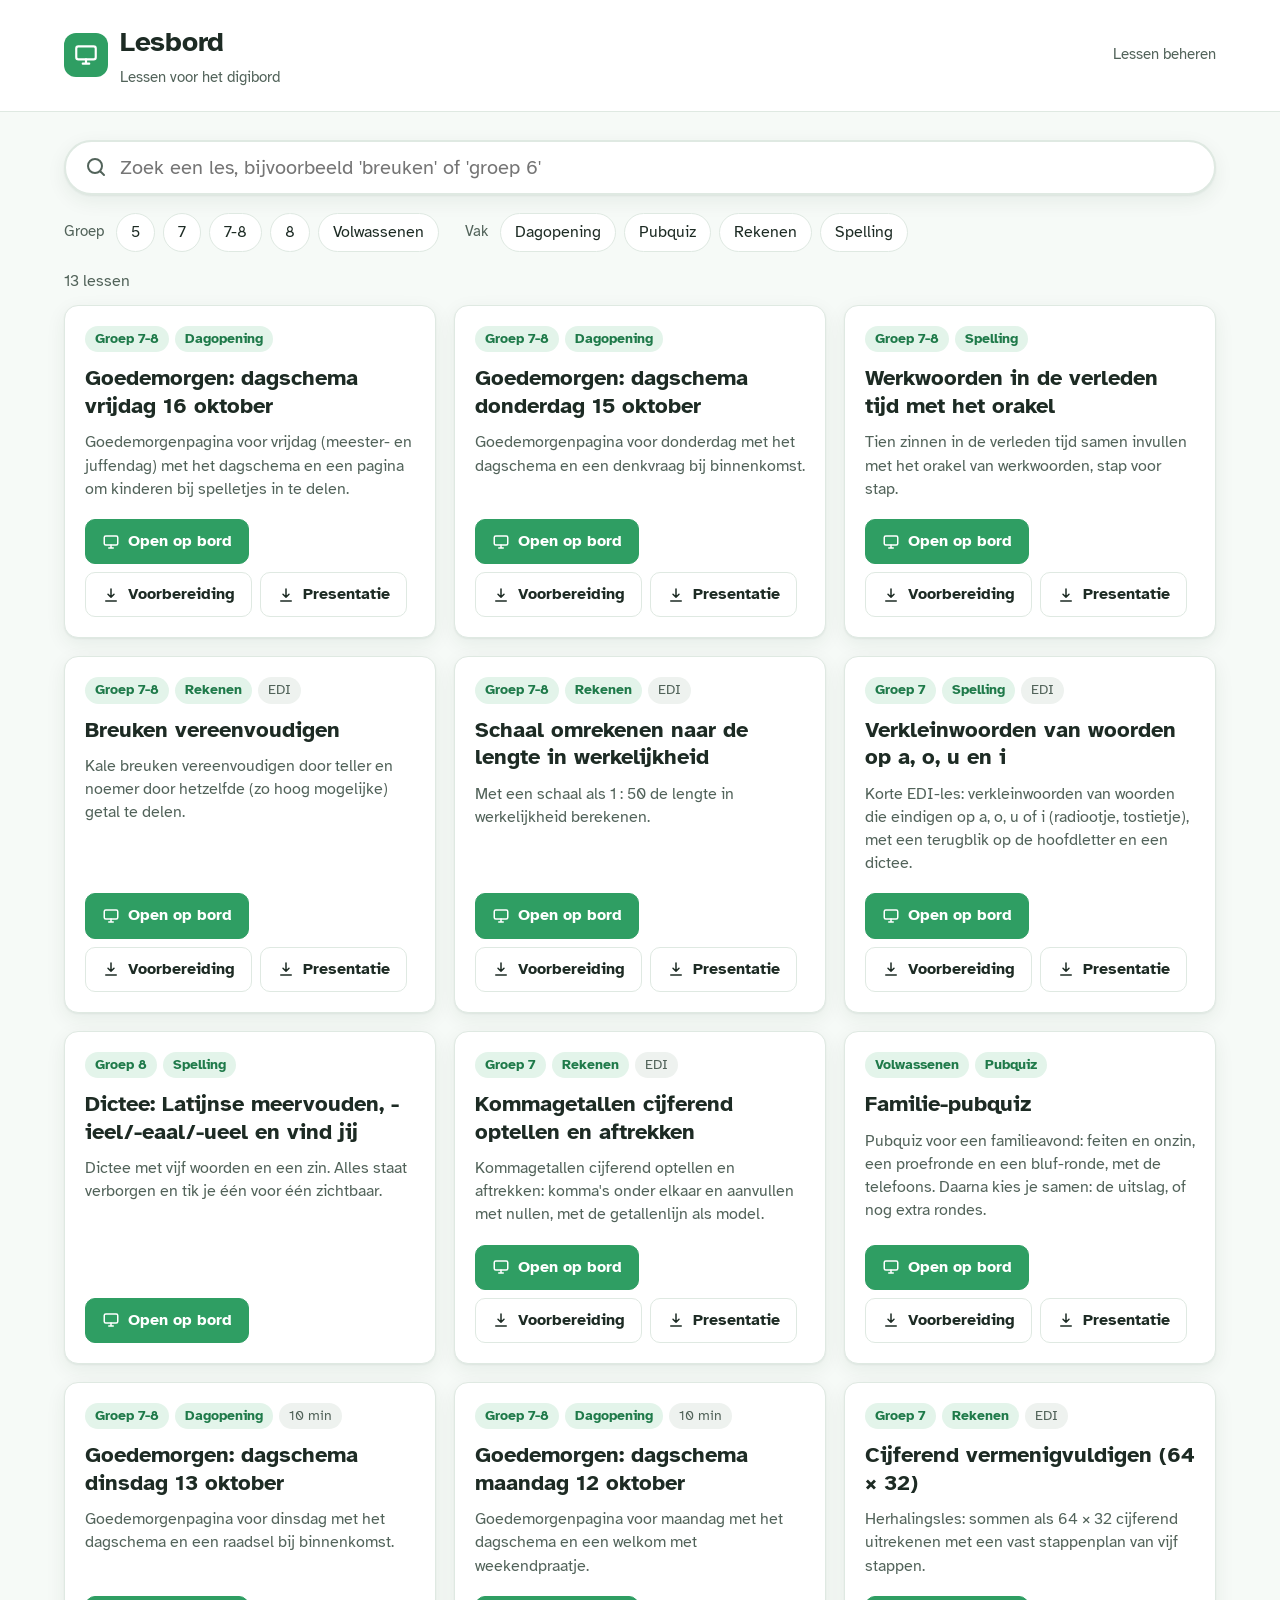
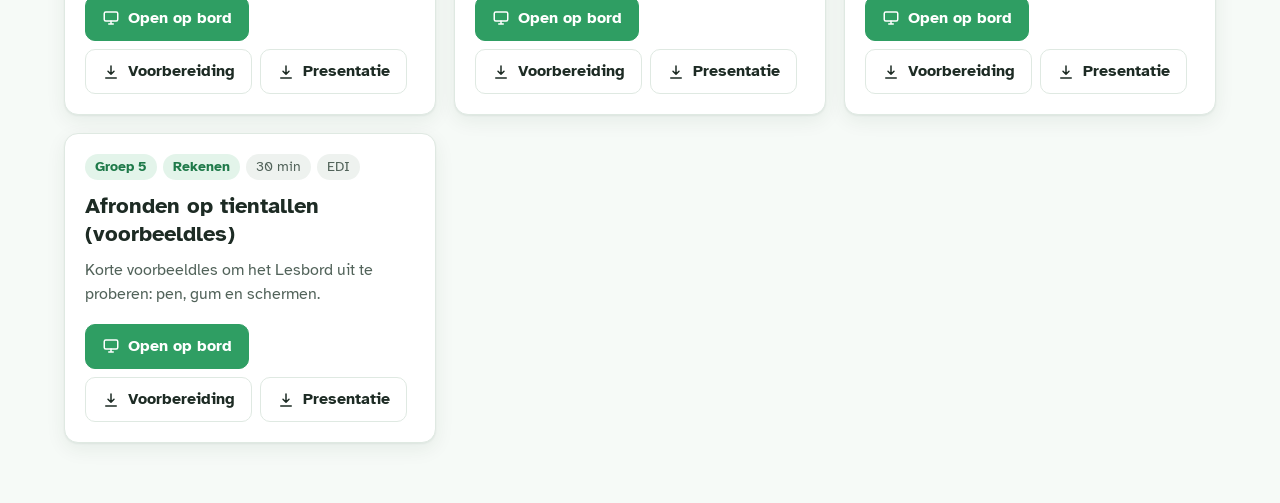
==== index.html @ 826532e4 "Feitenronde met de telefoons: kiezen, wachten, dan punten toekennen Teams kiezen op hun telefoon wel" ====
<!doctype html>
<html lang="nl">
<head>
  <meta charset="utf-8">
  <meta name="viewport" content="width=device-width, initial-scale=1">
  <title>Lesbord</title>
  <meta name="description" content="Lessen om te geven op het digibord, met voorbereiding en presentatie om te downloaden.">
  <link rel="preconnect" href="https://fonts.googleapis.com">
  <link rel="preconnect" href="https://fonts.gstatic.com" crossorigin>
  <link href="https://fonts.googleapis.com/css2?family=Atkinson+Hyperlegible:wght@400;700&display=swap" rel="stylesheet">
  <link rel="stylesheet" href="assets/style.css?v=4cedd9cb">
  <link rel="icon" href="data:image/svg+xml,%3Csvg xmlns='http://www.w3.org/2000/svg' viewBox='0 0 32 32'%3E%3Crect width='32' height='32' rx='8' fill='%232f9e63'/%3E%3Crect x='7' y='9' width='18' height='12' rx='2' fill='none' stroke='white' stroke-width='2.4'/%3E%3Cpath d='M13 25h6M16 21v4' stroke='white' stroke-width='2.4' stroke-linecap='round'/%3E%3C/svg%3E">
</head>
<body>
  <header class="kop">
    <div class="kop-binnen">
      <a class="merk" href="./">
        <span class="merk-logo" aria-hidden="true">
          <svg width="26" height="26" viewBox="0 0 24 24" fill="none" stroke="currentColor" stroke-width="2" stroke-linecap="round"><rect x="3" y="4" width="18" height="12" rx="2"/><path d="M9 20h6M12 16v4"/></svg>
        </span>
        <span>
          <span class="merk-naam">Lesbord</span><br>
          <span class="merk-sub">Lessen voor het digibord</span>
        </span>
      </a>
      <div class="kop-acties" id="kop-acties"></div>
    </div>
  </header>

  <main class="inhoud">
    <label class="zoek">
      <svg width="24" height="24" viewBox="0 0 24 24" fill="none" stroke="#52635a" stroke-width="2" stroke-linecap="round" aria-hidden="true"><circle cx="11" cy="11" r="7"/><path d="m20 20-3.5-3.5"/></svg>
      <input id="zoek" type="search" placeholder="Zoek een les, bijvoorbeeld 'breuken' of 'groep 6'" autocomplete="off" aria-label="Zoek een les">
    </label>

    <div class="filters" id="filters"></div>
    <div class="teller" id="teller"></div>
    <div class="raster" id="raster"></div>
  </main>

  <script src="assets/blokken.js?v=51af9a4f"></script>
  <script src="assets/github.js?v=34ea26a3"></script>
  <script>
    const { esc } = Lesbord;
    const staat = { zoek: "", groep: null, vak: null, lessen: [] };
    const beheer = GitHub.heeftSleutel();
    const ikoon = {
      bewerk: '<svg viewBox="0 0 24 24" fill="none" stroke="currentColor" stroke-width="2" stroke-linecap="round" stroke-linejoin="round"><path d="M4 20l4-1 11-11-3-3L5 16z"/><path d="M14 6l3 3"/></svg>',
      weg: '<svg viewBox="0 0 24 24" fill="none" stroke="currentColor" stroke-width="2" stroke-linecap="round" stroke-linejoin="round"><path d="M4 7h16M10 11v6M14 11v6M6 7l1 13h10l1-13M9 7V4h6v3"/></svg>',
      bord: '<svg viewBox="0 0 24 24" fill="none" stroke="currentColor" stroke-width="2" stroke-linecap="round"><rect x="3" y="4" width="18" height="12" rx="2"/><path d="M9 20h6M12 16v4"/></svg>',
      pdf: '<svg viewBox="0 0 24 24" fill="none" stroke="currentColor" stroke-width="2" stroke-linecap="round" stroke-linejoin="round"><path d="M12 4v11m0 0-4-4m4 4 4-4M5 20h14"/></svg>'
    };

    const normaal = (s) => String(s || "").toLowerCase().normalize("NFD").replace(/[̀-ͯ]/g, "");

    function past(les) {
      if (staat.groep && String(les.groep) !== staat.groep) return false;
      if (staat.vak && les.vak !== staat.vak) return false;
      if (!staat.zoek) return true;
      const hooiberg = normaal([les.titel, les.vak, "groep " + les.groep, les.onderwerp, les.samenvatting, les.blok, ...(les.trefwoorden || [])].join(" "));
      return normaal(staat.zoek).split(/\s+/).filter(Boolean).every((w) => hooiberg.includes(w));
    }

    function tekenFilters() {
      const groepen = [...new Set(staat.lessen.map((l) => String(l.groep)))].sort((a, b) => a.localeCompare(b, "nl", { numeric: true }));
      const vakken = [...new Set(staat.lessen.map((l) => l.vak))].sort((a, b) => a.localeCompare(b, "nl"));
      const chips = (lijst, sleutel, voorvoegsel) => lijst.map((w) =>
        `<button class="chip" data-${sleutel}="${esc(w)}" aria-pressed="${staat[sleutel] === w}">${voorvoegsel}${esc(w)}</button>`).join("");
      document.getElementById("filters").innerHTML =
        `<div class="filter-rij"><span class="filter-label">Groep</span>${chips(groepen, "groep", "")}</div>` +
        `<div class="filter-rij"><span class="filter-label">Vak</span>${chips(vakken, "vak", "")}</div>`;
    }

    function tekenLessen() {
      const zicht = staat.lessen.filter(past);
      document.getElementById("teller").textContent =
        zicht.length === 1 ? "1 les" : `${zicht.length} lessen`;
      const raster = document.getElementById("raster");
      if (!zicht.length) {
        raster.innerHTML = `<div class="leeg">Geen lessen gevonden. Probeer een ander zoekwoord of zet een filter uit.</div>`;
        return;
      }
      raster.innerHTML = zicht.map((l) => `
        <article class="kaart">
          <div class="kaart-meta">
            <span class="label">${/^\d/.test(String(l.groep)) ? "Groep " : ""}${esc(l.groep)}</span>
            <span class="label">${esc(l.vak)}</span>
            ${l.duur ? `<span class="label grijs">${esc(l.duur)} min</span>` : ""}
            ${l.edi ? `<span class="label grijs">EDI</span>` : ""}
          </div>
          <h2>${esc(l.titel)}</h2>
          ${l.samenvatting ? `<p>${esc(l.samenvatting)}</p>` : ""}
          <div class="kaart-acties">
            <a class="knop hoofd" href="les.html?id=${encodeURIComponent(l.id)}">${ikoon.bord} Open op bord</a>
            ${l.pdfs === false ? "" : `<a class="knop" href="lessen/${encodeURIComponent(l.id)}/voorbereiding.pdf" download>${ikoon.pdf} Voorbereiding</a>
            <a class="knop" href="lessen/${encodeURIComponent(l.id)}/presentatie.pdf" download>${ikoon.pdf} Presentatie</a>`}
            ${beheer ? `<span class="kaart-beheer">
              <a class="ikoon-knop" href="bewerk.html?id=${encodeURIComponent(l.id)}" title="Bewerken" aria-label="Bewerken">${ikoon.bewerk}</a>
              <button class="ikoon-knop rood" data-weg="${esc(l.id)}" title="Verwijderen" aria-label="Verwijderen">${ikoon.weg}</button>
            </span>` : ""}
          </div>
          ${l.nieuw ? `<p class="veld-uitleg">Net opgeslagen. Over een paar minuten is hij overal te zien.</p>` : ""}
        </article>`).join("");
    }

    document.getElementById("zoek").addEventListener("input", (e) => { staat.zoek = e.target.value; tekenLessen(); });
    document.getElementById("filters").addEventListener("click", (e) => {
      const c = e.target.closest(".chip"); if (!c) return;
      for (const sleutel of ["groep", "vak"]) {
        if (c.dataset[sleutel] !== undefined) staat[sleutel] = staat[sleutel] === c.dataset[sleutel] ? null : c.dataset[sleutel];
      }
      tekenFilters(); tekenLessen();
    });

    document.getElementById("kop-acties").innerHTML = beheer
      ? `<a class="knop hoofd" href="bewerk.html">+ Nieuwe les</a><a class="ikoon-knop" href="sleutel.html" title="Sleutel" aria-label="Sleutel"><svg viewBox="0 0 24 24" fill="none" stroke="currentColor" stroke-width="2" stroke-linecap="round"><circle cx="8" cy="15" r="4"/><path d="M11 12l9-9M17 6l3 3M15 8l2 2"/></svg></a>`
      : `<a class="kop-link" href="sleutel.html">Lessen beheren</a>`;

    document.getElementById("raster").addEventListener("click", async (e) => {
      const knop = e.target.closest("[data-weg]"); if (!knop) return;
      const les = staat.lessen.find((l) => l.id === knop.dataset.weg);
      if (!les || !confirm(`"${les.titel}" verwijderen?\n\nDe les verdwijnt uit het overzicht. In GitHub is hij later nog terug te halen.`)) return;
      knop.disabled = true;
      try {
        await GitHub.verwijderMap(`lessen/${les.id}`, `Les verwijderd: ${les.titel} (via de app)`);
        GitHub.onthoudVerwijderd(les.id);
        staat.lessen = staat.lessen.filter((l) => l.id !== les.id);
        tekenFilters(); tekenLessen();
      } catch (err) { knop.disabled = false; alert(err.message || "Verwijderen mislukt."); }
    });

    Lesbord.laadCatalogus().then((cat) => {
      staat.lessen = GitHub.pasOverzichtAan(cat.lessen || []).sort((a, b) => String(b.gemaakt || "").localeCompare(String(a.gemaakt || "")));
      tekenFilters(); tekenLessen();
    }).catch(() => {
      document.getElementById("raster").innerHTML = `<div class="leeg">De lessen konden niet geladen worden. Ververs de pagina.</div>`;
    });
  </script>
</body>
</html>
---- assets/style.css ----
/* Lesbord — gedeelde stijl */
:root {
  --bg: #f6faf7;
  --paper: #ffffff;
  --ink: #1d2b24;
  --ink-soft: #52635a;
  --line: #dfe9e2;
  --groen: #2f9e63;
  --groen-donker: #1f7a4a;
  --groen-licht: #e3f4ea;
  --munt: #c9ecd7;
  --rood: #d6453d;
  --blauw: #2e6fd1;
  --schaduw: 0 1px 2px rgba(20, 50, 35, .06), 0 6px 20px rgba(20, 50, 35, .07);
  --radius: 14px;
  --font: "Atkinson Hyperlegible", "Inter", "Segoe UI", system-ui, -apple-system, Roboto, Arial, sans-serif;
}

* { box-sizing: border-box; }
html, body { margin: 0; }
body {
  background: var(--bg);
  color: var(--ink);
  font-family: var(--font);
  font-size: 18px;
  line-height: 1.45;
}
a { color: var(--groen-donker); }
button { font: inherit; color: inherit; }

/* ---------- Overzicht ---------- */
.kop {
  background: var(--paper);
  border-bottom: 1px solid var(--line);
}
.kop-binnen {
  max-width: 1200px; margin: 0 auto; padding: 22px 24px;
  display: flex; align-items: center; gap: 16px; flex-wrap: wrap;
}
.merk { display: flex; align-items: center; gap: 12px; text-decoration: none; color: var(--ink); }
.merk-logo {
  width: 44px; height: 44px; border-radius: 12px; background: var(--groen);
  display: grid; place-items: center; color: #fff;
}
.merk-naam { font-size: 28px; font-weight: 700; letter-spacing: -.01em; }
.merk-sub { color: var(--ink-soft); font-size: 15px; }

.inhoud { max-width: 1200px; margin: 0 auto; padding: 28px 24px 60px; }

.zoek {
  display: flex; align-items: center; gap: 10px;
  background: var(--paper); border: 2px solid var(--line); border-radius: 999px;
  padding: 10px 18px; box-shadow: var(--schaduw);
}
.zoek:focus-within { border-color: var(--groen); }
.zoek input {
  flex: 1; border: 0; outline: 0; font: inherit; font-size: 20px; background: transparent; color: var(--ink);
  min-width: 0;
}
.filters { display: flex; flex-wrap: wrap; gap: 8px; margin: 18px 0 6px; align-items: center; }
.filter-label { color: var(--ink-soft); font-size: 15px; margin-right: 4px; }
.chip {
  border: 1.5px solid var(--line); background: var(--paper); border-radius: 999px;
  padding: 7px 14px; cursor: pointer; font-size: 16px;
}
.chip[aria-pressed="true"] { background: var(--groen); border-color: var(--groen); color: #fff; }
.filter-rij { display: flex; flex-wrap: wrap; gap: 8px; align-items: center; margin-right: 18px; }

.teller { color: var(--ink-soft); margin: 18px 0 12px; font-size: 16px; }

.raster {
  display: grid; gap: 18px;
  grid-template-columns: repeat(auto-fill, minmax(320px, 1fr));
}
.kaart {
  background: var(--paper); border: 1px solid var(--line); border-radius: var(--radius);
  box-shadow: var(--schaduw); padding: 20px; display: flex; flex-direction: column; gap: 12px;
}
.kaart-meta { display: flex; gap: 6px; flex-wrap: wrap; }
.label {
  font-size: 14px; padding: 3px 10px; border-radius: 999px; background: var(--groen-licht); color: var(--groen-donker);
  font-weight: 700;
}
.label.grijs { background: #eef2ef; color: var(--ink-soft); font-weight: 400; }
.kaart h2 { margin: 0; font-size: 22px; line-height: 1.25; }
.kaart p { margin: 0; color: var(--ink-soft); font-size: 16px; }
.kaart-acties { display: flex; gap: 8px; flex-wrap: wrap; margin-top: auto; padding-top: 6px; }

.knop {
  display: inline-flex; align-items: center; gap: 8px; text-decoration: none;
  border-radius: 10px; padding: 10px 16px; font-size: 16px; font-weight: 700; cursor: pointer;
  border: 1.5px solid var(--line); background: var(--paper); color: var(--ink);
}
.knop:hover { border-color: var(--groen); }
.knop.hoofd { background: var(--groen); border-color: var(--groen); color: #fff; }
.knop.hoofd:hover { background: var(--groen-donker); }
.knop svg { width: 18px; height: 18px; }

.leeg {
  text-align: center; padding: 60px 20px; color: var(--ink-soft);
  border: 2px dashed var(--line); border-radius: var(--radius); background: var(--paper);
}

/* ---------- Bord (presentatie) ---------- */
body.bord { background: #e9f1ec; overflow: hidden; height: 100vh; }
.bord-wrap { position: fixed; inset: 0; display: flex; flex-direction: column; }
.bord-top {
  display: flex; align-items: center; gap: 12px; padding: 10px 16px;
  background: var(--paper); border-bottom: 1px solid var(--line); min-height: 58px;
}
.bord-top .titel { font-weight: 700; font-size: 18px; flex: 1; min-width: 0; white-space: nowrap; overflow: hidden; text-overflow: ellipsis; }
.bord-top .fase-label { font-size: 15px; }
.ikoon-knop {
  width: 46px; height: 46px; display: grid; place-items: center; border-radius: 12px;
  border: 1.5px solid var(--line); background: var(--paper); cursor: pointer; flex: none;
  text-decoration: none; color: var(--ink);
}
.ikoon-knop:hover { border-color: var(--groen); }
.ikoon-knop[aria-pressed="true"] { background: var(--groen-licht); border-color: var(--groen); color: var(--groen-donker); }
.ikoon-knop svg { width: 24px; height: 24px; }

.podium { flex: 1; position: relative; display: grid; place-items: center; overflow: hidden; touch-action: none; }
.dia-houder { position: relative; box-shadow: 0 10px 40px rgba(20,60,40,.15); border-radius: 6px; overflow: hidden; background: #fff; }
.dia {
  position: absolute; left: 0; top: 0; width: 1600px; height: 900px; transform-origin: 0 0;
  background: #fff; padding: 70px 90px; display: flex; flex-direction: column; gap: 28px;
  font-size: 40px; line-height: 1.35; overflow: hidden;
}
.dia.achtergrond-ruitjes {
  background-image:
    linear-gradient(#d9e7f5 1.5px, transparent 1.5px),
    linear-gradient(90deg, #d9e7f5 1.5px, transparent 1.5px);
  background-size: 50px 50px;
}
.dia.achtergrond-lijntjes {
  background-image: linear-gradient(transparent 68px, #cfdfea 68px, #cfdfea 70px);
  background-size: 100% 70px;
}
.tekenlaag { position: absolute; left: 0; top: 0; touch-action: none; }
.tekenlaag.aanwijzen { pointer-events: none; }

.lesdoel-hoek {
  position: absolute; right: 18px; bottom: 14px; max-width: 470px; z-index: 2;
  background: var(--groen-licht); border: 2px solid var(--munt); color: var(--groen-donker);
  font-size: 20px; line-height: 1.3; padding: 8px 14px; border-radius: 12px; opacity: .95;
}
.lesdoel-uit .lesdoel-hoek { display: none; }
.lesdoel-hoek b { display: block; font-size: 15px; text-transform: uppercase; letter-spacing: .06em; margin-bottom: 2px; }

.gereedschap {
  display: flex; align-items: center; gap: 8px; padding: 10px 14px; flex-wrap: wrap; justify-content: center;
  background: var(--paper); border-top: 1px solid var(--line);
}
.groep-gereedschap { display: flex; align-items: center; gap: 6px; padding: 0 8px; border-right: 1px solid var(--line); }
.groep-gereedschap:last-child { border-right: 0; }
.kleur {
  width: 40px; height: 40px; border-radius: 50%; border: 3px solid #fff; box-shadow: 0 0 0 1.5px var(--line);
  cursor: pointer;
}
.kleur[aria-pressed="true"] { box-shadow: 0 0 0 3px var(--groen); }
.dikte { width: 46px; height: 46px; border-radius: 12px; border: 1.5px solid var(--line); background: var(--paper); cursor: pointer; display: grid; place-items: center; }
.dikte span { display: block; border-radius: 50%; background: var(--ink); }
.dikte[aria-pressed="true"] { background: var(--groen-licht); border-color: var(--groen); }
.teller-dia {
  min-width: 74px; text-align: center; font: inherit; font-weight: 700; font-size: 18px; color: inherit;
  background: none; border: 1.5px solid transparent; border-radius: 12px; padding: 10px 8px; cursor: pointer;
}
.teller-dia:hover, .teller-dia[aria-expanded="true"] { border-color: var(--line); }

/* Schermkiezer: lijst van alle schermen, opent bij een tik op het schermnummer */
.schermlijst {
  position: fixed; left: 50%; bottom: 78px; transform: translateX(-50%); z-index: 25;
  width: min(440px, 94vw); max-height: calc(100vh - 170px); overflow: auto;
  background: var(--paper); border: 1px solid var(--line); border-radius: var(--radius);
  box-shadow: 0 12px 50px rgba(20, 50, 35, .25); padding: 10px 10px 12px;
}
.schermlijst[hidden] { display: none; }
.schermlijst h3 { margin: 6px 10px 8px; font-size: 18px; }
.schermlijst ol { list-style: none; margin: 0; padding: 0; }
.schermlijst button {
  display: flex; gap: 10px; width: 100%; text-align: left; padding: 7px 10px; border: 0; border-radius: 8px;
  background: none; font: inherit; font-size: 17px; color: inherit; cursor: pointer;
}
.schermlijst button span { min-width: 2.2em; color: var(--ink-soft); font-variant-numeric: tabular-nums; }
.schermlijst button:hover, .schermlijst button:focus-visible { background: var(--groen-licht); outline: none; }
.schermlijst button[aria-current] { background: var(--groen-licht); font-weight: 700; }

.notities {
  position: absolute; right: 0; top: 0; bottom: 0; width: min(420px, 90vw); background: var(--paper);
  border-left: 1px solid var(--line); box-shadow: -10px 0 30px rgba(0,0,0,.08); padding: 22px; overflow: auto;
  transform: translateX(100%); transition: transform .2s ease; z-index: 5; font-size: 18px;
}
.notities.open { transform: none; }
.notities h3 { margin: 0 0 6px; font-size: 15px; text-transform: uppercase; letter-spacing: .06em; color: var(--ink-soft); }
.notities .notitie-tekst { white-space: pre-wrap; }

/* ---------- Blokken op een dia ---------- */
.b-kop { font-size: 64px; font-weight: 700; line-height: 1.15; margin: 0; letter-spacing: -.01em; }
.b-subkop { font-size: 46px; font-weight: 700; margin: 0; color: var(--groen-donker); }
.b-tekst { margin: 0; }
.b-lijst { margin: 0; padding-left: 1.2em; }
.b-lijst li { margin: 6px 0; }
.b-lijst li::marker { color: var(--groen); font-weight: 700; }
.b-vraag {
  background: var(--groen-licht); border-left: 10px solid var(--groen); border-radius: 12px;
  padding: 26px 34px; font-weight: 700; font-size: 46px; margin: 0;
}
.b-groot { font-size: 120px; font-weight: 700; text-align: center; margin: 10px 0; letter-spacing: .02em; }
.b-stappen { list-style: none; margin: 0; padding: 0; display: flex; flex-direction: column; gap: 14px; counter-reset: stap; }
.b-stappen li {
  counter-increment: stap; display: flex; gap: 22px; align-items: flex-start;
  background: #f7fbf8; border: 2px solid var(--line); border-radius: 14px; padding: 16px 24px;
}
.b-stappen li::before {
  content: counter(stap); flex: none; width: 58px; height: 58px; border-radius: 50%; background: var(--groen); color: #fff;
  display: grid; place-items: center; font-weight: 700;
}
.b-afbeelding { max-width: 100%; max-height: 560px; object-fit: contain; align-self: center; border-radius: 10px; }
.b-tabel { border-collapse: collapse; font-size: 36px; align-self: flex-start; }
.b-tabel td, .b-tabel th { border: 2px solid #b9d3c3; padding: 10px 26px; text-align: center; }
.b-tabel th { background: var(--groen-licht); }
.b-kolommen { display: grid; gap: 40px; flex: 1; }
.b-kolom { display: flex; flex-direction: column; gap: 22px; }
.b-schrijfvak { flex: 1; min-height: 160px; border: 3px dashed #c3dccd; border-radius: 16px; }
.b-schrijfvak-label { color: #8fb39d; font-size: 28px; padding: 12px 20px; }
.b-klein { font-size: 28px; color: var(--ink-soft); margin: 0; }
.b-fase-tag {
  align-self: flex-start; font-size: 24px; font-weight: 700; text-transform: uppercase; letter-spacing: .08em;
  color: var(--groen-donker); background: var(--groen-licht); padding: 6px 16px; border-radius: 999px;
}
.b-titeldia { justify-content: center; }

/* ---------- Stap voor stap tonen ---------- */
.dia .onthul { position: relative; cursor: pointer; transition: background .15s; }
.dia .onthul:not(.zichtbaar) > * { visibility: hidden; }
.dia .onthul:not(.zichtbaar) {
  background: repeating-linear-gradient(-45deg, #f2f8f4 0 14px, #e8f3ec 14px 28px);
  border: 2px dashed #b9dbc6; border-radius: 14px;
}
.dia .onthul:not(.zichtbaar)::after {
  content: "tik om te tonen"; position: absolute; left: 50%; top: 50%; transform: translate(-50%, -50%);
  font-size: 24px; color: #7fae92; white-space: nowrap; pointer-events: none;
}
.dia li.onthul { padding: 4px 12px; margin-left: -12px; }
.dia .b-stappen li.onthul:not(.zichtbaar)::before { opacity: .45; }
.dia .onthul.zichtbaar { animation: verschijn .35s ease; }
@keyframes verschijn { from { opacity: 0; transform: translateY(6px); } to { opacity: 1; transform: none; } }
.alles-zichtbaar .dia .onthul { background: none; border: 0; }
.alles-zichtbaar .dia .onthul > * { visibility: visible !important; }
.alles-zichtbaar .dia .onthul::after { content: none !important; }
.alles-zichtbaar .dia .b-stappen li.onthul { background: #f7fbf8; border: 2px solid var(--line); }

/* ---------- Print: voorbereiding & presentatie ---------- */
.formulier { max-width: 900px; margin: 0 auto; padding: 36px 32px 60px; background: var(--paper); }
.formulier h1 { font-size: 30px; margin: 0 0 6px; line-height: 1.2; }
.formulier .sub { color: var(--ink-soft); margin: 0 0 22px; font-size: 16px; }
.formulier .lesdoel-blok {
  background: var(--groen-licht); border-left: 6px solid var(--groen); padding: 12px 18px; border-radius: 8px; margin: 0 0 22px;
}
.formulier .lesdoel-blok b { display: block; font-size: 13px; text-transform: uppercase; letter-spacing: .06em; color: var(--groen-donker); }
.formulier h2 { font-size: 18px; margin: 26px 0 8px; color: var(--groen-donker); text-transform: uppercase; letter-spacing: .05em; }
.verloop { width: 100%; border-collapse: collapse; font-size: 15.5px; }
.verloop th { text-align: left; background: var(--groen-licht); color: var(--groen-donker); padding: 9px 12px; font-size: 13px; text-transform: uppercase; letter-spacing: .05em; }
.verloop td { border-bottom: 1px solid var(--line); padding: 11px 12px; vertical-align: top; }
.verloop td.tijd { white-space: nowrap; font-weight: 700; width: 92px; }
.verloop td.fase { font-weight: 700; width: 190px; color: var(--groen-donker); }
.verloop td .wat { white-space: pre-wrap; }
.formulier ul { margin: 0; padding-left: 1.2em; }
.formulier .voet { margin-top: 30px; color: var(--ink-soft); font-size: 13px; border-top: 1px solid var(--line); padding-top: 10px; }
.print-balk { max-width: 900px; margin: 20px auto 0; padding: 0 32px; display: flex; gap: 8px; }

.presentatie-print .dia { position: relative; transform: none; page-break-after: always; break-after: page; }

@media print {
  @page { margin: 14mm; }
  body { background: #fff; }
  .print-balk { display: none; }
  .formulier { padding: 0; max-width: none; }
}

/* ---------- Kleine schermen ---------- */
@media (max-width: 700px) {
  body { font-size: 16px; }
  .merk-naam { font-size: 24px; }
  .kop-binnen, .inhoud { padding-left: 16px; padding-right: 16px; }
  .raster { grid-template-columns: 1fr; }
  .gereedschap { gap: 4px; padding: 8px; }
  .groep-gereedschap { padding: 0 4px; }
  .kleur { width: 34px; height: 34px; }
  .ikoon-knop, .dikte { width: 40px; height: 40px; }
}
.alles-zichtbaar .dia .b-stappen li.onthul::before { opacity: 1; }

/* ---------- Scorebord (quizzen en spellen) ---------- */
.scorebalk {
  display: flex; align-items: center; gap: 12px; padding: 8px 14px;
  background: var(--paper); border-top: 1px solid var(--line);
}
.scorebalk[hidden], .scorepaneel[hidden] { display: none; }
.score-teams { display: flex; gap: 10px; flex: 1; flex-wrap: wrap; min-width: 0; }
.score-team {
  display: flex; align-items: baseline; gap: 12px; padding: 4px 16px; border-radius: 12px;
  border: 2px solid var(--line); background: #f7fbf8; min-width: 0;
}
.score-team.kop { border-color: var(--groen); background: var(--groen-licht); }
.score-naam { font-size: 18px; font-weight: 700; overflow: hidden; text-overflow: ellipsis; white-space: nowrap; max-width: 22ch; }
.score-punten { font-size: 32px; font-weight: 700; color: var(--groen-donker); line-height: 1.1; }

.scorepaneel {
  position: fixed; left: 50%; bottom: 130px; transform: translateX(-50%); z-index: 20;
  width: min(700px, 94vw); max-height: calc(100vh - 220px); overflow: auto;
  background: var(--paper); border: 1px solid var(--line); border-radius: var(--radius);
  box-shadow: 0 12px 50px rgba(20, 50, 35, .25); padding: 16px 20px 20px;
}
.score-kop { display: flex; align-items: center; justify-content: space-between; }
.score-kop h3 { margin: 0; font-size: 22px; }
.scorepaneel h4 { margin: 14px 0 8px; font-size: 14px; text-transform: uppercase; letter-spacing: .06em; color: var(--ink-soft); }
.score-namen { display: flex; gap: 8px; flex-wrap: wrap; }
.score-namen input {
  flex: 1; min-width: 150px; font: inherit; font-size: 20px; padding: 9px 12px; border: 2px solid var(--line);
  border-radius: 10px; background: #fff; color: var(--ink);
}
.score-namen input:focus { outline: 0; border-color: var(--groen); }
.score-keuze { display: flex; gap: 10px; flex-wrap: wrap; }
.score-vink {
  display: flex; align-items: center; gap: 10px; font-size: 20px; font-weight: 700; padding: 10px 16px;
  border: 2px solid var(--line); border-radius: 12px; cursor: pointer; user-select: none;
}
.score-vink:has(input:checked) { background: var(--groen-licht); border-color: var(--groen); }
.score-vink input { width: 26px; height: 26px; accent-color: var(--groen); }
.score-actie { display: flex; align-items: center; gap: 10px; flex-wrap: wrap; margin-top: 12px; }
.score-actie select { font: inherit; font-size: 18px; padding: 8px 10px; border: 2px solid var(--line); border-radius: 10px; }
.score-melding { margin: 8px 0 0; min-height: 1.4em; color: var(--groen-donker); font-weight: 700; }
.score-corr { display: flex; flex-direction: column; gap: 6px; }
.score-corr-rij { display: flex; align-items: center; gap: 10px; font-size: 20px; }
.score-corr-rij span { flex: 1; font-weight: 700; }
.score-corr-rij b { min-width: 2.2em; text-align: center; font-size: 24px; color: var(--groen-donker); }
.score-corr-rij .knop { padding: 4px 18px; font-size: 24px; }
.score-voet { margin-top: 10px; }

/* Eindstand op een dia */
.b-eindstand { display: flex; flex-direction: column; gap: 18px; }
.b-eindstand:empty::before { content: "De eindstand verschijnt hier tijdens de quiz."; font-size: 32px; color: var(--ink-soft); }
.eind-rij {
  display: flex; align-items: center; gap: 28px; padding: 18px 36px; border-radius: 18px;
  border: 3px solid var(--line); background: #f7fbf8; font-size: 60px; font-weight: 700;
}
.eind-plaats {
  flex: none; width: 88px; height: 88px; border-radius: 50%; background: #9fb8a9; color: #fff;
  display: grid; place-items: center;
}
.eind-naam { flex: 1; min-width: 0; overflow: hidden; text-overflow: ellipsis; white-space: nowrap; }
.eind-punten { color: var(--groen-donker); }
.eind-rij.plaats-1 { background: var(--groen-licht); border-color: var(--groen); }
.eind-rij.plaats-1 .eind-plaats { background: var(--groen); }

@media (max-width: 700px) {
  .score-naam { font-size: 15px; max-width: 12ch; }
  .score-punten { font-size: 24px; }
  .scorepaneel { bottom: 100px; }
}

/* ---------- Quizkaarten en smaken (alle thema's) ---------- */
.b-stellingen { display: flex; flex-direction: column; gap: 20px; }
.stelling {
  position: relative; display: flex; align-items: center; gap: 28px; padding: 18px 34px 18px 24px;
  background: #f7fbf8; border: 3px solid var(--line); border-radius: 20px;
  font-size: 46px; font-weight: 700; line-height: 1.15;
}
.stelling-letter {
  flex: none; width: 82px; height: 82px; border-radius: 50%; background: var(--groen); color: #fff;
  display: grid; place-items: center; font-size: 46px;
}
.stelling-titel { flex: 1; min-width: 0; }
.stempel {
  display: none; position: absolute; right: 28px; top: 50%; transform: translateY(-50%) rotate(-5deg);
  padding: 4px 22px; border: 4px solid; border-radius: 12px; font-size: 34px; letter-spacing: .12em;
  text-transform: uppercase; background: rgba(255, 255, 255, .9);
}
.stempel.onzin { color: var(--rood); border-color: var(--rood); }
.stempel.feit { color: var(--groen-donker); border-color: var(--groen); }
.b-stellingen:has(.antwoord-trigger.zichtbaar) .stempel,
.alles-zichtbaar .b-stellingen .stempel { display: block; }
.b-stellingen:has(.antwoord-trigger.zichtbaar) .stelling.onzin,
.alles-zichtbaar .b-stellingen .stelling.onzin { border-color: var(--rood); background: #fdeeed; }
.b-stellingen:has(.antwoord-trigger.zichtbaar) .stelling.feit,
.alles-zichtbaar .b-stellingen .stelling.feit { border-color: var(--groen); }
.b-stellingen:has(.antwoord-trigger.zichtbaar) .stelling-titel,
.alles-zichtbaar .b-stellingen .stelling-titel { padding-right: 190px; }
.b-antwoord { font-size: 40px; font-weight: 700; text-align: center; padding: 14px 24px; min-height: 80px; display: grid; place-items: center; }
.b-smaken { display: flex; flex-wrap: wrap; gap: 14px; }
.b-smaken span {
  padding: 6px 22px; border-radius: 999px; background: var(--groen-licht); border: 2px solid var(--groen);
  color: var(--groen-donker); font-size: 34px; font-weight: 700;
}

/* Keuze: grote knoppen die naar een ander deel van de les springen */
.b-keuze { display: flex; flex-direction: column; gap: 18px; }
.keuze-knop {
  display: flex; align-items: baseline; justify-content: space-between; gap: 28px; text-align: left; cursor: pointer;
  font: inherit; font-size: 40px; font-weight: 700; line-height: 1.2; padding: 22px 34px; border-radius: 18px;
  border: 3px solid var(--line); background: #f7fbf8; color: var(--ink);
}
.keuze-knop:hover { border-color: var(--groen); }
.keuze-knop.hoofd { background: var(--groen); border-color: var(--groen); color: #fff; }
.keuze-uitleg { font-size: 26px; font-weight: 400; opacity: .85; white-space: nowrap; }

/* Weetjes: briefjes met plakband, een beetje scheef opgehangen */
.b-weetjes { display: flex; flex-direction: column; gap: 22px; }
.weetjes-kop { margin: 0; font-size: 34px; font-weight: 700; color: var(--groen-donker); }
.weetje {
  position: relative; padding: 14px 22px; font-size: 24px; line-height: 1.3;
  background: #fff6c9; color: #3b3214; border-radius: 3px; box-shadow: 0 4px 10px rgba(0, 0, 0, .18);
}
.weetje::before { /* plakbandje */
  content: ""; position: absolute; top: -12px; left: 50%; width: 92px; height: 24px;
  transform: translateX(-50%) rotate(-4deg); background: rgba(255, 255, 255, .5); box-shadow: 0 1px 3px rgba(0, 0, 0, .15);
}
.weetje:nth-of-type(4n+1) { transform: rotate(-1.8deg); }
.weetje:nth-of-type(4n+2) { transform: rotate(1.4deg); margin-left: 22px; }
.weetje:nth-of-type(4n+3) { transform: rotate(-.8deg); margin-left: 6px; }
.weetje:nth-of-type(4n) { transform: rotate(2deg); margin-left: 28px; }
.weetje:nth-of-type(4n+2)::before { left: 30%; transform: translateX(-50%) rotate(5deg); }
.weetje:nth-of-type(4n)::before { left: 68%; transform: translateX(-50%) rotate(-6deg); }

/* ---------- Thema "pub": hout met een krijtbord ---------- */
.grap {
  position: absolute; right: 96px; bottom: 76px; max-width: 560px; transform: rotate(-3deg); z-index: 3;
  background: #fff6a8; color: #4a3a00; padding: 8px 22px; font-size: 30px; line-height: 1.2;
  border-radius: 4px; box-shadow: 0 4px 10px rgba(0, 0, 0, .35);
}
body.bord.thema-pub { background: #1b0f07; }
.thema-pub .podium { background: radial-gradient(ellipse at 50% 40%, #3a2312, #1b0f07 75%); }
.thema-pub .dia-houder { box-shadow: 0 14px 50px rgba(0, 0, 0, .65); background: #4a2e17; }
.dia.thema-pub {
  --krijt: #f4efe2; --koper: #e0a84a; --hout-licht: #a8733a; --hout-donker: #3b2312; --bord: #27312b;
  isolation: isolate; color: var(--krijt); padding: 80px 116px 76px;
  background:
    repeating-linear-gradient(90deg, rgba(0,0,0,0) 0 196px, rgba(0,0,0,.5) 196px 199px, rgba(255,255,255,.07) 199px 201px, rgba(0,0,0,0) 201px 400px),
    repeating-linear-gradient(0deg, rgba(0,0,0,.07) 0 2px, rgba(255,255,255,.035) 2px 5px, rgba(0,0,0,.06) 5px 6px, rgba(0,0,0,0) 6px 13px),
    repeating-linear-gradient(90deg, #6a4424 0 200px, #5b3a1d 200px 400px);
}
.dia.thema-pub::before { /* het krijtbord in een houten lijst */
  content: ""; position: absolute; inset: 40px; z-index: -1; border-radius: 12px;
  background:
    radial-gradient(ellipse at 18% 12%, rgba(255,255,255,.08), transparent 55%),
    radial-gradient(ellipse at 88% 92%, rgba(255,255,255,.05), transparent 50%),
    var(--bord);
  border: 14px solid var(--hout-licht);
  box-shadow: 0 0 0 3px var(--hout-donker), inset 0 0 0 3px var(--hout-donker), inset 0 0 80px rgba(0,0,0,.7), 0 14px 30px rgba(0,0,0,.55);
}
.thema-pub .b-kop { font-family: "Rye", Georgia, serif; font-weight: 400; color: var(--koper); text-shadow: 0 3px 0 rgba(0,0,0,.5); letter-spacing: .01em; }
.thema-pub .b-subkop { font-family: "Caveat Brush", "Segoe Print", cursive; font-weight: 400; color: #f1c45f; font-size: 58px; }
.thema-pub .b-tekst { color: var(--krijt); }
.thema-pub .b-klein { color: #d8c9a8; }
.thema-pub .b-groot { font-family: "Rye", Georgia, serif; font-weight: 400; color: var(--koper); text-shadow: 0 4px 0 rgba(0,0,0,.5); }
.thema-pub .b-vraag {
  background: rgba(255,255,255,.04); color: var(--krijt); border: 3px solid rgba(244,239,226,.6);
  border-radius: 16px 22px 14px 24px / 24px 14px 22px 16px;
}
.thema-pub .b-fase-tag {
  background: none; padding: 0 0 2px; border-radius: 0; border-bottom: 3px solid rgba(224,168,74,.45);
  color: #e8c98a; font-family: "Caveat Brush", cursive; font-weight: 400; font-size: 36px; letter-spacing: 0; text-transform: none;
}
.thema-pub .b-lijst li::marker { color: var(--koper); }
.thema-pub .b-stappen li { background: rgba(255,255,255,.05); border-color: rgba(244,239,226,.4); }
.thema-pub .b-stappen li::before { background: #efe0bf; color: #4a2a12; font-family: "Rye", Georgia, serif; box-shadow: inset 0 0 0 4px #c89b55; }
.thema-pub .b-tabel td, .thema-pub .b-tabel th { border-color: rgba(244,239,226,.4); }
.thema-pub .b-tabel th { background: rgba(224,168,74,.2); color: var(--koper); }
.thema-pub .b-schrijfvak { border-color: rgba(244,239,226,.4); }
.dia.thema-pub .onthul:not(.zichtbaar) {
  background: repeating-linear-gradient(-45deg, rgba(255,255,255,.03) 0 14px, rgba(0,0,0,.14) 14px 28px);
  border: 2px dashed rgba(244,239,226,.4);
}
.dia.thema-pub .onthul:not(.zichtbaar)::after { color: #cdbb90; font-family: "Caveat Brush", cursive; font-size: 30px; }

/* Quizkaart als menukaart */
.thema-pub .stelling {
  background: rgba(255,255,255,.04); border: 3px solid rgba(244,239,226,.6); color: var(--krijt);
  border-radius: 16px 22px 14px 24px / 24px 14px 22px 16px; text-shadow: 0 0 1px rgba(255,255,255,.4);
}
.thema-pub .stelling-letter { /* bierviltje */
  width: 92px; height: 92px; transform: rotate(-8deg); border: 0;
  background: radial-gradient(circle, #f3e3bd 0 54%, #e4cb94 55% 60%, #f3e3bd 61% 100%);
  box-shadow: inset 0 0 0 4px #c89b55, 0 5px 9px rgba(0,0,0,.55);
  color: #4a2a12; font-family: "Rye", Georgia, serif; font-size: 46px;
}
.thema-pub .stelling:nth-child(2) .stelling-letter { transform: rotate(6deg); }
.thema-pub .stelling:nth-child(3) .stelling-letter { transform: rotate(-3deg); }
.thema-pub .stempel { background: rgba(27,15,7,.88); font-family: "Rye", Georgia, serif; letter-spacing: .06em; }
.thema-pub .stempel.onzin { color: #ff8a7a; border-color: #ff8a7a; }
.thema-pub .stempel.feit { color: #8fe3a8; border-color: #8fe3a8; }
.thema-pub .b-stellingen:has(.antwoord-trigger.zichtbaar) .stelling.onzin,
.alles-zichtbaar .thema-pub .b-stellingen .stelling.onzin { background: rgba(140,35,25,.38); border-color: #ff8a7a; }
.thema-pub .b-stellingen:has(.antwoord-trigger.zichtbaar) .stelling.feit,
.alles-zichtbaar .thema-pub .b-stellingen .stelling.feit { border-color: #8fe3a8; }
.thema-pub .b-antwoord { font-family: "Caveat Brush", cursive; font-weight: 400; font-size: 54px; color: var(--koper); }

/* Smaken als kaartjes aan een flesje */
.thema-pub .b-smaken span {
  position: relative; padding-left: 44px; background: #efe0bf; color: #4a2a12; border: 0;
  border-radius: 6px 20px 20px 6px; box-shadow: 0 4px 8px rgba(0,0,0,.5);
}
.thema-pub .b-smaken span::before {
  content: ""; position: absolute; left: 14px; top: 50%; width: 14px; height: 14px; transform: translateY(-50%);
  border-radius: 50%; background: var(--bord); box-shadow: inset 0 0 0 3px #8b6a3a;
}
.thema-pub .b-smaken span:nth-child(odd) { transform: rotate(-1.5deg); }
.thema-pub .b-smaken span:nth-child(even) { transform: rotate(1.5deg); }
.thema-pub .keuze-knop { background: rgba(255,255,255,.06); border-color: rgba(244,239,226,.5); color: var(--krijt); }
.thema-pub .keuze-knop:hover { border-color: var(--koper); }
.thema-pub .keuze-knop.hoofd { background: var(--koper); border-color: var(--koper); color: #2a170a; }
.thema-pub .keuze-uitleg { color: inherit; }
.thema-pub .weetjes-kop { font-family: "Caveat Brush", "Segoe Print", cursive; font-weight: 400; font-size: 48px; line-height: 1; color: var(--koper); transform: rotate(-2deg); }
.thema-pub .weetje { background: #efe0bf; color: #4a2a12; box-shadow: 0 6px 14px rgba(0, 0, 0, .55); }
.thema-pub .weetje::before { background: rgba(250, 236, 196, .55); }

/* Eindstand als houten bordjes */
.thema-pub .eind-rij {
  background: linear-gradient(#7a5028, #5f3d1e); border: 3px solid #2a170a; border-radius: 10px;
  box-shadow: 0 6px 0 #2a170a; color: #f6e7c4; font-family: "Rye", Georgia, serif; font-weight: 400; font-size: 54px;
}
.thema-pub .eind-plaats { background: #efe0bf; color: #4a2a12; box-shadow: inset 0 0 0 5px #c89b55; }
.thema-pub .eind-punten { color: var(--koper); }
.thema-pub .eind-rij.plaats-1 { background: linear-gradient(#d3a04a, #a97426); border-color: #2a170a; color: #2a170a; }
.thema-pub .eind-rij.plaats-1 .eind-plaats { background: #fff3cf; color: #4a2a12; }
.thema-pub .eind-rij.plaats-1 .eind-punten { color: #2a170a; }
.thema-pub .eind-rij.plaats-1 .eind-naam::after { content: "  🏆"; }
.thema-pub .b-eindstand:empty::before { color: #d8c9a8; }

/* Briefje met grapje */
.thema-pub .grap { background: #efe0bf; color: #4a2a12; font-family: "Caveat Brush", "Segoe Print", cursive; font-size: 34px; box-shadow: 0 5px 12px rgba(0,0,0,.55); }

/* Scorebalk in het thema: een houten plank met koperen bordjes */
body.thema-pub .scorebalk { background: linear-gradient(#4a2e17, #35200f); border-top: 3px solid #a8733a; }
body.thema-pub .score-team { background: var(--bord, #27312b); border: 2px solid rgba(244,239,226,.55); color: #f4efe2; }
body.thema-pub .score-team.kop { border-color: #e0a84a; background: #3a3820; }
body.thema-pub .score-punten { color: #e0a84a; }

/* Voorbereiding: kop blijft bij zijn tekst */
.formulier h2 { break-after: avoid; }
.formulier p { orphans: 3; widows: 3; }

/* ---------- Live: telefoons laten meedoen ---------- */
.livepaneel {
  position: fixed; right: 16px; top: 70px; z-index: 20; width: min(360px, 94vw); max-height: calc(100vh - 100px); overflow: auto;
  background: var(--paper); border: 1px solid var(--line); border-radius: var(--radius);
  box-shadow: 0 12px 50px rgba(20, 50, 35, .25); padding: 14px 18px 18px;
}
.livepaneel[hidden] { display: none; }
.live-kop { display: flex; align-items: center; justify-content: space-between; }
.live-kop h3 { margin: 0; font-size: 22px; }
.livepaneel h4 { margin: 14px 0 6px; font-size: 14px; text-transform: uppercase; letter-spacing: .06em; color: var(--ink-soft); }
.live-uitleg { color: var(--ink-soft); margin: 8px 0 12px; }
.live-qr { width: 230px; margin: 8px auto 0; }
.live-qr svg { width: 100%; height: auto; display: block; border-radius: 8px; }
.live-link { text-align: center; font-size: 13px; color: var(--ink-soft); word-break: break-all; margin: 8px 0 4px; }
.live-status { text-align: center; font-size: 14px; margin: 4px 0; color: var(--groen-donker); font-weight: 700; }
.live-status.fout, .live-status.opnieuw { color: var(--rood); }
.live-teams { margin: 0 0 12px; padding: 0; list-style: none; font-size: 18px; }
.live-teams li { display: flex; align-items: center; justify-content: space-between; gap: 8px; padding: 4px 0; border-bottom: 1px solid var(--line); }
.live-weg { flex: none; width: 34px; height: 34px; border-radius: 8px; border: 1.5px solid var(--line); background: none; cursor: pointer; display: grid; place-items: center; color: var(--ink-soft); }
.live-weg:hover { border-color: var(--rood); color: var(--rood); }
.live-weg[data-zeker] { width: auto; padding: 0 10px; color: var(--rood); border-color: var(--rood); font-weight: 700; }
.live-weg svg { width: 18px; height: 18px; }
.live-teams .extra { color: var(--ink-soft); text-decoration: line-through; }
.live-teams .leeg { color: var(--ink-soft); border: 0; }
.live-fout { color: var(--rood); font-weight: 700; }
code { background: #eef2ef; padding: 1px 6px; border-radius: 5px; font-size: .92em; }

.b-aansluiten { display: flex; gap: 60px; align-items: center; }
.aansluit-qr { width: 420px; flex: none; }
.aansluit-qr svg { width: 100%; height: auto; display: block; border-radius: 14px; }
.aansluit-tekst { flex: 1; min-width: 0; }
.aansluit-stap { font-size: 36px; color: var(--ink-soft); margin: 0 0 22px; }
.aansluit-teams { margin: 0; padding: 0; list-style: none; display: flex; flex-wrap: wrap; gap: 12px; }
.aansluit-teams li { font-size: 40px; font-weight: 700; padding: 6px 22px; border-radius: 14px; border: 3px solid var(--groen); background: var(--groen-licht); }
.aansluit-teams li.leeg { border-style: dashed; background: none; color: var(--ink-soft); font-weight: 400; }
.live-groot { font-size: 36px; padding: 18px 34px; }

.b-live { display: flex; flex-direction: column; gap: 16px; }
.live-blok-kop { font-size: 38px; }
.live-blok-uit { font-size: 32px; color: var(--ink-soft); border: 3px dashed var(--line); border-radius: 16px; padding: 24px; }
.live-antw { list-style: none; margin: 0; padding: 0; display: flex; flex-direction: column; gap: 12px; }
.live-antw li { display: flex; gap: 24px; align-items: baseline; font-size: 40px; padding: 10px 24px; border: 3px solid var(--line); border-radius: 14px; background: #f7fbf8; }
.live-antw li.klaar { border-color: var(--groen); background: var(--groen-licht); }
.live-antw .naam { font-weight: 700; min-width: 5em; }
.live-antw .inhoud { flex: 1; }
.live-antw .vink { margin-left: auto; font-weight: 700; color: var(--groen-donker); }
.live-blok-knoppen { display: flex; gap: 12px; }
.live-blok-knoppen .knop { font-size: 24px; padding: 10px 22px; }
.b-live:empty::before { content: "Hier verschijnen de antwoorden van de telefoons tijdens de quiz."; font-size: 30px; color: var(--ink-soft); }
.b-aansluiten:empty::before { content: "Hier verschijnt een QR-code waarmee de teams meedoen."; font-size: 30px; color: var(--ink-soft); }

/* Live in het pubthema */
.thema-pub .aansluit-qr svg { border: 8px solid #efe0bf; }
.thema-pub .aansluit-stap { color: #d8c9a8; }
.thema-pub .thema-pub .aansluit-teams li { background: rgba(255,255,255,.05); border-color: rgba(244,239,226,.6); color: var(--krijt); }
.thema-pub .aansluit-teams li.leeg { color: #b6c9bb; }
.thema-pub .live-blok-kop { color: var(--krijt); }
.thema-pub .live-antw li { background: rgba(255,255,255,.04); border-color: rgba(244,239,226,.5); color: var(--krijt); }
.thema-pub .live-antw li.klaar { border-color: #8fe3a8; background: rgba(60,120,80,.28); }
.thema-pub .live-antw .vink { color: #8fe3a8; }
.thema-pub .live-blok-uit, .thema-pub .b-live:empty::before, .thema-pub .b-aansluiten:empty::before { color: #cdbb90; border-color: rgba(244,239,226,.4); }

/* Antwoord onder een quizkaart: de letter in een cirkel */
.b-antwoord strong { display: inline-grid; place-items: center; width: 1.3em; height: 1.3em; border: 3px solid currentColor; border-radius: 50%; margin-right: .25em; line-height: 1; }

/* ---------- Spellen: bluf en proeven ---------- */
.b-spel { display: flex; flex-direction: column; gap: 18px; }
.bluf-woord { font-size: 100px; font-weight: 700; line-height: 1.05; margin: 0; text-align: center; }
.b-spel.live .bluf-woord { font-size: 72px; text-align: left; }
.bluf-echt { font-size: 40px; margin: 0; padding: 16px 24px; }
.spel-opdracht { font-size: 34px; margin: 0; color: var(--ink-soft); }
.spel-status { list-style: none; margin: 0; padding: 0; display: flex; gap: 12px; flex-wrap: wrap; }
.spel-status li { font-size: 28px; font-weight: 700; padding: 6px 18px; border-radius: 12px; border: 3px solid var(--line); display: flex; gap: 12px; align-items: baseline; }
.spel-status li span { font-weight: 400; font-size: 22px; color: var(--ink-soft); }
.spel-status li.klaar { border-color: var(--groen); background: var(--groen-licht); }
.spel-status li.mis { border-color: var(--rood); }
/* Feitenronde met telefoons: de stempels tonen het antwoord al; de regel eronder maakt plaats voor de uitslag per team */
.b-stellingen.live .antwoord-trigger { display: none; }
.b-stellingen.live { gap: 14px; }
.b-stellingen.live .stelling { padding-top: 10px; padding-bottom: 10px; }
.b-stellingen.live .stelling-letter, .thema-pub .b-stellingen.live .stelling-letter { width: 76px; height: 76px; font-size: 40px; }
.spel-knoppen { display: flex; gap: 12px; margin-top: 4px; }
.spel-knoppen .knop { font-size: 26px; padding: 12px 26px; }
.spel-knoppen .knop:disabled { opacity: .45; cursor: default; }
.bluf-opties { list-style: none; margin: 0; padding: 0; display: flex; flex-direction: column; gap: 12px; }
.bluf-opties li { display: flex; gap: 20px; align-items: flex-start; padding: 12px 20px; border: 3px solid var(--line); border-radius: 14px; font-size: 30px; line-height: 1.25; }
.bluf-letter { flex: none; width: 56px; height: 56px; border-radius: 50%; display: grid; place-items: center; background: var(--groen); color: #fff; font-weight: 700; }
.bluf-tekst { flex: 1; min-width: 0; padding-top: 8px; }
.bluf-meta { display: block; font-size: 22px; color: var(--ink-soft); margin-top: 4px; }
.bluf-opties li.echt { border-color: var(--groen); background: var(--groen-licht); }
.bluf-opties li.verzonnen { opacity: .8; }
.spel-punten { list-style: none; margin: 0; padding: 0; display: flex; gap: 12px; flex-wrap: wrap; }
.spel-punten li { font-size: 28px; padding: 6px 18px; border-radius: 12px; background: var(--groen-licht); display: flex; gap: 12px; }
.spel-punten b { color: var(--groen-donker); }
.proef-naam { font-size: 72px; font-weight: 700; margin: 0; line-height: 1.1; }
.proef-echt { font-size: 40px; font-weight: 400; color: var(--ink-soft); margin-left: 12px; }
.proef-onthul { font-size: 36px; font-weight: 700; margin: 12px 0 0; }
.proef-teams { list-style: none; margin: 0; padding: 0; display: flex; flex-direction: column; gap: 10px; }
.proef-teams li { display: flex; align-items: baseline; gap: 18px; font-size: 28px; padding: 10px 20px; border: 3px solid var(--line); border-radius: 14px; }
.proef-teams b { min-width: 7em; }
.proef-uitleg { flex: 1; color: var(--ink-soft); font-size: 24px; }
.proef-p { font-weight: 700; font-size: 34px; color: var(--groen-donker); }
.b-spel .b-smaken span { font-size: 28px; }

/* Spellen in het pubthema */
.thema-pub .bluf-woord, .thema-pub .proef-naam { font-family: "Rye", Georgia, serif; font-weight: 400; color: var(--koper); text-shadow: 0 3px 0 rgba(0,0,0,.5); }
.thema-pub .spel-opdracht, .thema-pub .proef-echt { color: #d8c9a8; }
.thema-pub .bluf-echt { color: var(--krijt); }
.thema-pub .proef-onthul { color: var(--koper); font-family: "Caveat Brush", cursive; font-weight: 400; font-size: 44px; }
.thema-pub .spel-status li, .thema-pub .bluf-opties li, .thema-pub .proef-teams li { border-color: rgba(244,239,226,.45); color: var(--krijt); }
.thema-pub .spel-status li span, .thema-pub .bluf-meta, .thema-pub .proef-uitleg { color: #cdbb90; }
.thema-pub .spel-status li.klaar { border-color: #8fe3a8; background: rgba(60,120,80,.28); }
.thema-pub .spel-status li.mis { border-color: #ff8a7a; }
.thema-pub .bluf-letter { background: radial-gradient(circle, #f3e3bd 0 54%, #e4cb94 55% 60%, #f3e3bd 61% 100%); color: #4a2a12; font-family: "Rye", Georgia, serif; font-weight: 400; box-shadow: inset 0 0 0 3px #c89b55; }
.thema-pub .bluf-opties li.echt { border-color: #8fe3a8; background: rgba(60,120,80,.3); }
.thema-pub .spel-punten li { background: rgba(224,168,74,.16); color: var(--krijt); }
.thema-pub .spel-punten b, .thema-pub .proef-p { color: var(--koper); }
.dia.thema-pub .knop { background: rgba(255,255,255,.06); border-color: rgba(244,239,226,.5); color: var(--krijt); }
.dia.thema-pub .knop.hoofd { background: var(--koper); border-color: var(--koper); color: #2a170a; }

/* Werkbalken en panelen in het pubthema: donker hout en papier in plaats van wit en groen */
body.thema-pub .bord-top, body.thema-pub .gereedschap { background: #24150b; border-color: #3b2312; color: #efe0bf; }
body.thema-pub .bord-top .titel, body.thema-pub .teller-dia { color: #efe0bf; }
body.thema-pub .ikoon-knop, body.thema-pub .dikte { background: transparent; border-color: rgba(239,224,191,.25); color: #efe0bf; }
body.thema-pub .ikoon-knop:hover, body.thema-pub .dikte:hover { border-color: #e0a84a; }
body.thema-pub .ikoon-knop[aria-pressed="true"], body.thema-pub .dikte[aria-pressed="true"] { background: rgba(224,168,74,.18); border-color: #e0a84a; color: #f1c45f; }
body.thema-pub .ikoon-knop:disabled { opacity: .35; }
body.thema-pub .dikte span { background: #efe0bf; }
body.thema-pub .groep-gereedschap { border-color: rgba(239,224,191,.15); }
body.thema-pub .kleur { border-color: #24150b; box-shadow: 0 0 0 1.5px rgba(239,224,191,.3); }
body.thema-pub .kleur[aria-pressed="true"] { box-shadow: 0 0 0 3px #e0a84a; }
body.thema-pub .fase-label { background: rgba(224,168,74,.18); color: #f1c45f; }
body.thema-pub .scorebalk .knop.hoofd { background: #e0a84a; border-color: #b9822e; color: #2a170a; }
body.thema-pub .scorepaneel, body.thema-pub .livepaneel, body.thema-pub .notities, body.thema-pub .schermlijst {
  background: #f3e6c8; border: 3px solid #8a5a2b; color: #3a2412; box-shadow: 0 16px 50px rgba(0,0,0,.6);
}
body.thema-pub .scorepaneel h3, body.thema-pub .livepaneel h3 { font-family: "Rye", Georgia, serif; font-weight: 400; color: #6b3f17; }
body.thema-pub .scorepaneel h4, body.thema-pub .livepaneel h4, body.thema-pub .notities h3 { color: #7a5a35; text-transform: none; letter-spacing: 0; font-size: 17px; }
body.thema-pub .scorepaneel .knop, body.thema-pub .livepaneel .knop { background: #fff8e6; border-color: #c9a46a; color: #3a2412; }
body.thema-pub .scorepaneel .knop.hoofd, body.thema-pub .livepaneel .knop.hoofd { background: #e0a84a; border-color: #b9822e; color: #2a170a; }
body.thema-pub .scorepaneel .ikoon-knop, body.thema-pub .livepaneel .ikoon-knop { color: #3a2412; border-color: #c9a46a; }
body.thema-pub .score-namen input, body.thema-pub .score-actie select { background: #fffaf0; border-color: #d8c08f; }
body.thema-pub .score-vink { border-color: #d8c08f; }
body.thema-pub .score-vink:has(input:checked) { background: #f1d8a0; border-color: #b9822e; }
body.thema-pub .score-vink input { accent-color: #8a5a2b; }
body.thema-pub .score-melding, body.thema-pub .score-corr-rij b, body.thema-pub .live-status { color: #6b3f17; }
body.thema-pub .live-teams li { border-color: #e0cfa6; }
body.thema-pub .live-weg { border-color: #c9a46a; color: #7a5a35; }

/* Spellen: compacte onderrand en uitslag die op het bord past */
.spel-voet { display: flex; align-items: center; justify-content: space-between; gap: 16px; flex-wrap: wrap; }
.spel-voet .spel-knoppen { margin: 0; }
.b-bluf.uitslag .bluf-woord { font-size: 56px; }
.b-bluf.uitslag .bluf-opties li { padding: 8px 18px; font-size: 27px; }
.b-bluf.uitslag .bluf-letter { width: 48px; height: 48px; }
.b-bluf.uitslag .bluf-tekst { padding-top: 4px; }
.bluf-opties.lang li { font-size: 25px; }
.b-spel.live.uitslag { gap: 14px; }
.b-spel.live.uitslag .b-smaken { gap: 10px 14px; }
.b-spel.live.uitslag .proef-teams li { padding: 6px 18px; }

/* Pdf van de presentatie: geen arcering achter wat al zichtbaar is */
.alles-zichtbaar .dia.thema-pub .onthul { background: none; border: 0; }
.alles-zichtbaar .dia.thema-pub .b-stappen li.onthul { background: rgba(255,255,255,.05); border: 2px solid rgba(244,239,226,.4); }
body.thema-pub .teller-dia:hover, body.thema-pub .teller-dia[aria-expanded="true"] { border-color: rgba(239,224,191,.35); }
body.thema-pub .schermlijst h3 { font-family: "Rye", Georgia, serif; font-weight: 400; color: #6b3f17; }
body.thema-pub .schermlijst button span { color: #7a5a35; }
body.thema-pub .schermlijst button:hover, body.thema-pub .schermlijst button:focus-visible, body.thema-pub .schermlijst button[aria-current] { background: rgba(224,168,74,.3); }

/* ---------- Beheer: knoppen in het overzicht ---------- */
.kop-acties { margin-left: auto; display: flex; gap: 8px; align-items: center; }
.kop-link { color: var(--ink-soft); font-size: 15px; text-decoration: none; }
.kop-link:hover { color: var(--groen-donker); text-decoration: underline; }
.kaart-beheer { display: inline-flex; gap: 6px; margin-left: auto; }
.kaart-beheer .ikoon-knop { width: 42px; height: 42px; }
.kaart-beheer .ikoon-knop svg { width: 20px; height: 20px; }
.ikoon-knop.rood:hover, .knop.rood:hover { border-color: var(--rood); color: var(--rood); }
.knop.rood { color: #b3372f; }
.knop.klein { padding: 6px 10px; font-size: 14px; border-radius: 8px; }
.knop.vol { width: 100%; justify-content: center; margin-top: 8px; }
.knop:disabled { opacity: .45; cursor: default; }

/* ---------- Bewerkpagina ---------- */
body.bewerk { background: var(--bg); }
.bewerk-top {
  position: sticky; top: 0; z-index: 10; display: flex; align-items: center; gap: 12px;
  background: var(--paper); border-bottom: 1px solid var(--line); padding: 10px 16px;
}
.bewerk-titel { font-weight: 700; font-size: 20px; flex: 1; min-width: 0; white-space: nowrap; overflow: hidden; text-overflow: ellipsis; }
.bewerk-status { font-size: 15px; color: var(--ink-soft); }
.bewerk-status[data-soort="fout"] { color: #b3372f; font-weight: 700; }
.bewerk-status[data-soort="goed"] { color: var(--groen-donker); font-weight: 700; }
.tabs { display: flex; gap: 4px; max-width: 1400px; margin: 16px auto 0; padding: 0 16px; overflow-x: auto; }
.tab { flex: none; }
.tab {
  border: 1.5px solid var(--line); border-bottom: 0; background: #eef4f0; padding: 10px 20px; border-radius: 12px 12px 0 0;
  cursor: pointer; font-weight: 700; color: var(--ink-soft);
}
.tab[aria-selected="true"] { background: var(--paper); color: var(--groen-donker); }
.bewerk-inhoud { max-width: 1400px; margin: 0 auto; padding: 0 16px 80px; }
.paneel {
  background: var(--paper); border: 1px solid var(--line); border-radius: var(--radius); padding: 20px 22px; margin-bottom: 16px;
}
.paneel.smal { max-width: 860px; }
.paneel h2 { margin: 0 0 14px; font-size: 20px; }
.paneel h3 { margin: 22px 0 10px; font-size: 17px; color: var(--groen-donker); }
.veld { display: flex; flex-direction: column; gap: 5px; margin-bottom: 14px; flex: 1; min-width: 0; }
.veld-label { font-weight: 700; font-size: 15px; }
.veld-uitleg { font-size: 14px; color: var(--ink-soft); }
.veld-rij { display: flex; gap: 14px; flex-wrap: wrap; }
.veld-rij .veld { min-width: 160px; }
.bewerk input:not([type]), .bewerk input[type="number"], .bewerk input[type="password"], .bewerk textarea, .bewerk select,
.paneel input:not([type]), .paneel input[type="password"], .paneel textarea {
  font: inherit; font-size: 16px; color: var(--ink); background: #fbfdfc; border: 1.5px solid var(--line);
  border-radius: 10px; padding: 9px 12px; width: 100%;
}
.bewerk textarea, .paneel textarea { resize: vertical; line-height: 1.4; }
.bewerk input:focus, .bewerk textarea:focus, .bewerk select:focus, .paneel input:focus { outline: 0; border-color: var(--groen); background: #fff; }
textarea.code { font-family: ui-monospace, Menlo, Consolas, monospace; font-size: 13px; }
textarea.fout { border-color: var(--rood) !important; }
.vink { display: flex; align-items: center; gap: 10px; margin: 8px 0; font-size: 16px; cursor: pointer; }
.vink input { width: 20px; height: 20px; accent-color: var(--groen); }
.gevaar { border-top: 1px solid var(--line); margin-top: 20px; padding-top: 16px; }
.knoppen-rij { display: inline-flex; gap: 6px; flex-wrap: wrap; align-items: center; }
.uitleg-lijst li { margin: 6px 0; }

.schermen-raster { display: grid; grid-template-columns: 270px 1fr; gap: 16px; align-items: start; }
.schermen-lijst { position: sticky; top: 76px; max-height: calc(100vh - 96px); overflow: auto; }
.scherm-item {
  display: flex; flex-direction: column; align-items: flex-start; gap: 2px; width: 100%; text-align: left;
  border: 1.5px solid transparent; background: none; border-radius: 10px; padding: 9px 12px; cursor: pointer; font-size: 15px;
}
.scherm-item:hover { background: var(--groen-licht); }
.scherm-item[aria-current="true"] { background: var(--groen-licht); border-color: var(--groen); font-weight: 700; }
.scherm-item small { color: var(--groen-donker); font-weight: 400; font-size: 13px; }
.voorbeeld-balk { display: flex; justify-content: space-between; align-items: center; gap: 10px; margin-bottom: 8px; flex-wrap: wrap; color: var(--ink-soft); font-size: 15px; }
.voorbeeld { position: relative; overflow: hidden; border-radius: 8px; box-shadow: 0 6px 24px rgba(20,60,40,.13); background: #fff; }
.voorbeeld .dia .onthul { outline: 3px dashed #9fcdb1; outline-offset: 4px; border-radius: 10px; }
.voorbeeld .dia .onthul > * { visibility: visible !important; }
.voorbeeld .dia .onthul::after { content: none !important; }
.voorbeeld .dia .onthul:not(.zichtbaar) { background: none; border: 0; }
.voorbeeld .dia .b-stappen li.onthul::before { opacity: 1 !important; }
.blok-kaart { border: 1.5px solid var(--line); border-radius: 12px; padding: 12px 14px; margin-bottom: 12px; background: #fcfefd; display: flex; flex-direction: column; gap: 8px; }
.blok-kop { display: flex; justify-content: space-between; align-items: center; gap: 10px; }
.blok-kop b { color: var(--groen-donker); }
.blok-kop input { flex: 1; }
.toevoegen { display: flex; gap: 8px; align-items: center; flex-wrap: wrap; }
.toevoegen select { width: auto; min-width: 220px; }
.afbeelding-kies { display: flex; gap: 12px; align-items: center; flex-wrap: wrap; }
.verloop-bewerk { display: flex; flex-direction: column; gap: 8px; margin-bottom: 10px; }
.verloop-kop, .verloop-rij { display: grid; grid-template-columns: 110px 170px 1fr auto; gap: 8px; align-items: start; }
.verloop-kop { font-size: 13px; font-weight: 700; color: var(--ink-soft); text-transform: uppercase; letter-spacing: .05em; }

@media (max-width: 900px) {
  .schermen-raster { grid-template-columns: 1fr; }
  .schermen-lijst { position: static; max-height: none; }
  .verloop-kop { display: none; }
  .verloop-rij { grid-template-columns: 1fr 1fr; }
  .verloop-rij textarea { grid-column: 1 / -1; }
  .bewerk-status { display: none; }
}

/* ---------- Vrije elementen: tekstvakken, afdekblokken, afbeeldingen ---------- */
.vrij { position: absolute; box-sizing: border-box; padding: 10px 16px; line-height: 1.25; border-radius: 12px; overflow-wrap: break-word; }
.vrij-inhoud { min-height: 1.1em; outline: none; }
.vrij-inhoud p, .vrij-inhoud ul, .vrij-inhoud ol { margin: 0; }
.vrij-afbeelding { padding: 0; }
.vrij-afbeelding img { width: 100%; height: 100%; object-fit: contain; display: block; border-radius: 8px; }
.vrij-afdek { padding: 0; border-radius: 8px; }
.dia .vrije-laag { position: absolute; inset: 0; pointer-events: none; }
.dia .vrije-laag .vrij { position: absolute; pointer-events: auto; margin: 0; }
.dia .vrije-laag .vrij:not(.onthul) { pointer-events: none; }
.dia .vrije-laag .vrij-afdek.onthul:not(.zichtbaar) { border: 0; box-shadow: 0 4px 14px rgba(0,0,0,.12); }
.dia .vrije-laag .vrij-afdek.onthul:not(.zichtbaar)::after { content: none; }
.dia .vrije-laag .vrij-afdek.zichtbaar { opacity: 0; pointer-events: none; transition: opacity .35s ease; animation: none; }
.alles-zichtbaar .vrij-afdek { display: none; }

/* ---------- Bewerkpagina in Prowise-stijl ---------- */
body.ed { background: #e9f1ec; }
.ed-top {
  position: sticky; top: 0; z-index: 20; display: flex; align-items: center; gap: 10px; flex-wrap: wrap;
  background: var(--paper); border-bottom: 1px solid var(--line); padding: 10px 16px;
}
.ed-top input {
  font: inherit; font-size: 16px; color: var(--ink); background: #fbfdfc; border: 1.5px solid var(--line);
  border-radius: 10px; padding: 9px 12px;
}
.ed-top input:focus { outline: 0; border-color: var(--groen); background: #fff; }
.ed-titel { flex: 1; min-width: 200px; font-weight: 700; font-size: 18px !important; }
.ed-klein { width: 120px; }
.ed-top .bewerk-status { margin-left: 4px; }
.ed-balk, .ed-eigenschappen {
  display: flex; align-items: center; gap: 6px; flex-wrap: wrap; padding: 8px 16px;
  background: var(--paper); border-bottom: 1px solid var(--line);
}
.ed-eigenschappen { background: #f4faf6; position: sticky; top: 63px; z-index: 15; }
.ed-groep { display: flex; align-items: center; gap: 6px; padding: 0 10px; border-right: 1px solid var(--line); flex-wrap: wrap; }
.ed-groep:last-child { border-right: 0; }
.ed-balk-label { font-size: 13px; color: var(--ink-soft); font-weight: 700; text-transform: uppercase; letter-spacing: .05em; margin-right: 2px; }
.ed-balk .knop svg { width: 18px; height: 18px; }
.ed-balk select, .ed-eigenschappen select {
  font: inherit; font-size: 15px; border: 1.5px solid var(--line); border-radius: 10px; padding: 8px 10px; background: #fff;
}
.ed-eigenschappen .ikoon-knop { width: 40px; height: 40px; font-size: 17px; }
.ed-eigenschappen .vink { margin: 0; font-size: 15px; }
.ed-kleur { width: 30px; height: 30px; border-radius: 50%; border: 2px solid #fff; box-shadow: 0 0 0 1.5px var(--line); cursor: pointer; padding: 0; }
.ed-kleur.geen { background: linear-gradient(135deg, #fff 45%, var(--rood) 45%, var(--rood) 55%, #fff 55%); }
.ed-kleur[aria-pressed="true"] { box-shadow: 0 0 0 3px var(--groen); }

.ed-werk { display: grid; grid-template-columns: 212px 1fr; gap: 16px; padding: 16px; align-items: start; }
.ed-strip {
  background: var(--paper); border: 1px solid var(--line); border-radius: var(--radius); padding: 10px;
  position: sticky; top: 130px; max-height: calc(100vh - 146px); overflow: auto; display: flex; flex-direction: column; gap: 8px;
}
.ed-strip-kop { display: flex; justify-content: space-between; align-items: center; gap: 4px; flex-wrap: wrap; }
.ed-strip-kop .knop.klein { padding: 4px 8px; }
.ed-mini-knop { display: flex; gap: 6px; align-items: flex-start; border: 0; background: none; padding: 4px; border-radius: 10px; cursor: pointer; }
.ed-mini-knop[aria-current="true"] { background: var(--groen-licht); }
.ed-mini-knop[aria-current="true"] .ed-mini { box-shadow: 0 0 0 3px var(--groen); }
.ed-mini-nr { font-size: 13px; font-weight: 700; color: var(--ink-soft); width: 14px; text-align: right; padding-top: 2px; }
.ed-mini { position: relative; width: 162px; height: 91px; overflow: hidden; border-radius: 4px; background: #fff; box-shadow: 0 0 0 1px var(--line); flex: none; pointer-events: none; }
.ed-mini .dia { transform-origin: 0 0; }
.ed .alles-zichtbaar .vrij-afdek { display: block; }

.ed-midden { min-width: 0; }
.ed-podium { width: 100%; }
.ed-houder { position: relative; margin: 0 auto; overflow: hidden; border-radius: 6px; background: #fff; box-shadow: 0 10px 40px rgba(20,60,40,.15); }
.ed-houder .dia { pointer-events: none; }
.ed-houder .dia .onthul > * { visibility: visible !important; }
.ed-houder .dia .onthul::after { content: none !important; }
.ed-houder .dia .onthul:not(.zichtbaar) { background: none; outline: 3px dashed #9fcdb1; outline-offset: 4px; }
.ed-laag { position: absolute; left: 0; top: 0; width: 1600px; height: 900px; transform-origin: 0 0; touch-action: none; }
.ed-el { cursor: move; user-select: none; -webkit-user-select: none; }
.ed-el:hover { outline: 2px solid rgba(47,158,99,.45); outline-offset: 2px; }
.ed-el.gekozen { outline: 4px solid var(--groen); outline-offset: 3px; }
.ed-el.verstopt { outline: 4px dashed #d9a400; outline-offset: 3px; }
.ed-el.verstopt.gekozen { outline-color: var(--groen); }
.ed-el.bewerken { cursor: text; user-select: text; -webkit-user-select: text; }
.ed-el.bewerken .vrij-inhoud { cursor: text; }
.ed-el .vrij-inhoud:empty::before { content: "Typ hier…"; opacity: .4; }
.ed-el.vrij-afdek { opacity: .88; display: grid; place-items: center; }
.ed-badge {
  position: absolute; left: 0; top: -40px; font: 700 20px/1 "Atkinson Hyperlegible", Inter, sans-serif; color: #fff;
  background: #b98a00; padding: 7px 12px; border-radius: 8px; white-space: nowrap; pointer-events: none; text-align: left;
}
.ed-el.vrij-afdek .ed-badge { position: static; background: rgba(0,0,0,.35); }
.ed-greep {
  position: absolute; right: -16px; bottom: -16px; width: 32px; height: 32px; border-radius: 50%;
  background: #fff; border: 4px solid var(--groen); cursor: nwse-resize; display: none; touch-action: none;
}
.ed-el.gekozen .ed-greep { display: block; }
.ed-verplaats {
  position: absolute; left: -18px; top: -18px; width: 36px; height: 36px; border-radius: 50%; display: none;
  background: var(--groen); color: #fff; place-items: center; cursor: move; touch-action: none; z-index: 2;
}
.ed-verplaats svg { width: 24px; height: 24px; }
.ed-el.gekozen .ed-verplaats { display: grid; }
.ed-el.gekozen .ed-badge { left: 26px; }
.ed-notitie { margin-top: 10px; background: var(--paper); border: 1px solid var(--line); border-radius: 12px; padding: 10px 14px; }
.ed-notitie summary { cursor: pointer; font-weight: 700; color: var(--ink-soft); }
.ed-notitie textarea { width: 100%; margin-top: 8px; font: inherit; font-size: 16px; border: 1.5px solid var(--line); border-radius: 10px; padding: 9px 12px; }
.ed-zonder-sleutel .ed-balk, .ed-zonder-sleutel .ed-top input { display: none; }

@media (max-width: 900px) {
  .ed-werk { grid-template-columns: 1fr; }
  .ed-strip { position: static; max-height: none; flex-direction: row; overflow-x: auto; }
  .ed-strip-kop { flex-direction: column; align-items: flex-start; }
  .ed-eigenschappen { position: static; }
  .ed-klein { width: 90px; }
}

/* Slepen op het bord (data-sleep, zie LESFORMAAT.md) */
.dia [data-sleep] { cursor: grab; touch-action: none; user-select: none; }
.dia [data-sleep]:active { cursor: grabbing; }
.dia .sleep-kopie { filter: drop-shadow(0 2px 3px rgba(0,0,0,.18)); }

/* Bewerk-app: tekst van de les aanpassen */
.ed-houder.ed-tekstmodus .ed-laag { cursor: text; }
.ed-houder.ed-tekstmodus { outline: 3px solid #2e6fd1; outline-offset: 3px; }
#knop-tekst[aria-pressed="true"] { background: #2e6fd1; color: #fff; border-color: #2e6fd1; }
.ed-tekstdialoog { border: 0; border-radius: 14px; padding: 22px; width: min(560px, 92vw); box-shadow: 0 20px 60px rgba(0,0,0,.25); }
.ed-tekstdialoog::backdrop { background: rgba(20,40,30,.35); }
.ed-tekstdialoog h3 { margin: 0 0 10px; }
.ed-tekstdialoog textarea { width: 100%; box-sizing: border-box; font: inherit; font-size: 20px; padding: 10px; border: 2px solid #b9d3c3; border-radius: 10px; }
.ed-tekstdialoog .knoppen-rij { display: flex; justify-content: flex-end; gap: 8px; margin-top: 10px; }
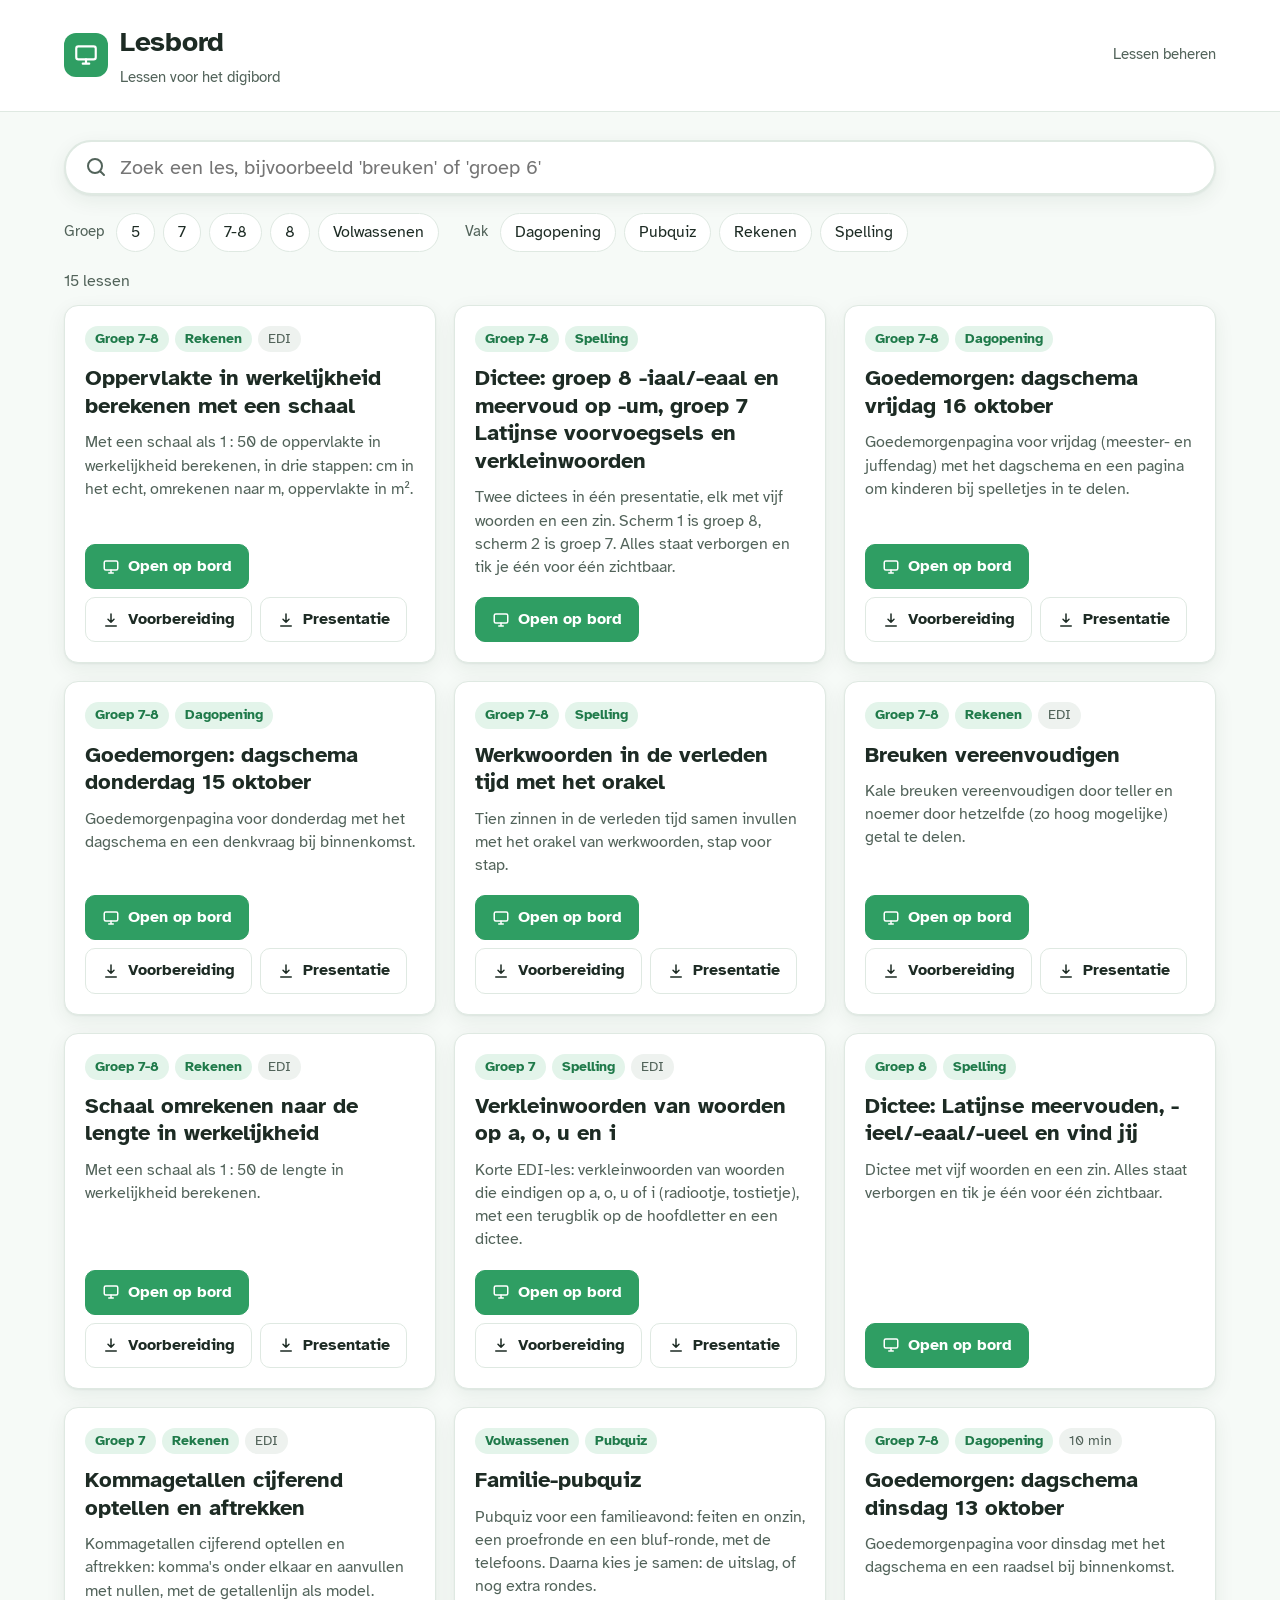
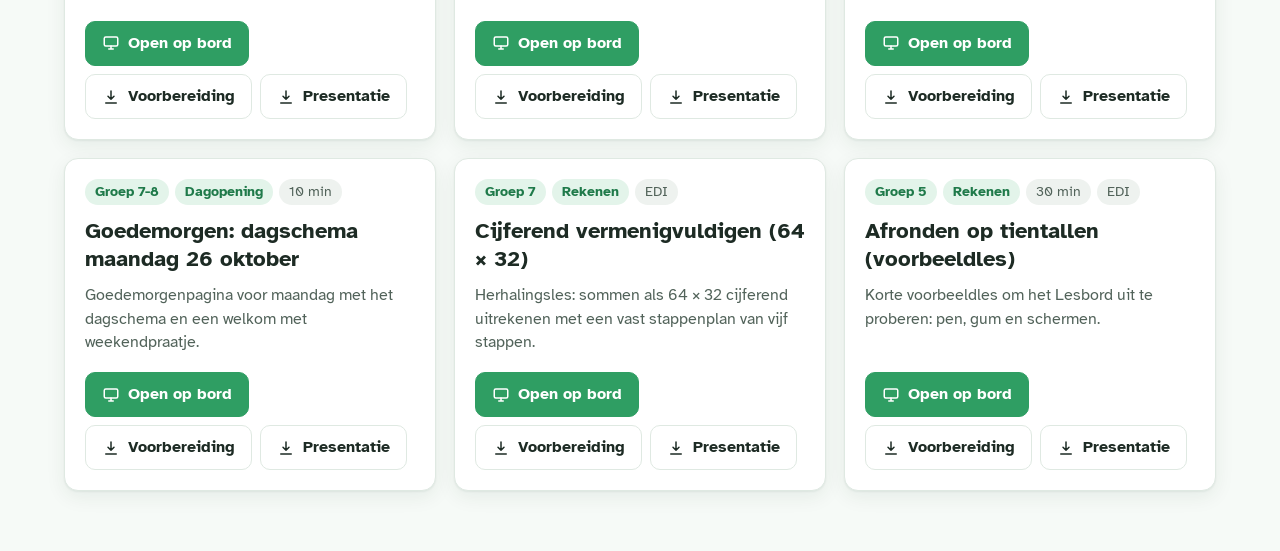
==== commit b69e5607: "Bord: schermopties ruim en lesdoelLinks; schaalles met ruitjespapier over de hele rechterkant Co-Aut" ====
--- a/index.html
+++ b/index.html
@@ -8,7 +8,7 @@
   <link rel="preconnect" href="https://fonts.googleapis.com">
   <link rel="preconnect" href="https://fonts.gstatic.com" crossorigin>
   <link href="https://fonts.googleapis.com/css2?family=Atkinson+Hyperlegible:wght@400;700&display=swap" rel="stylesheet">
-  <link rel="stylesheet" href="assets/style.css?v=4cedd9cb">
+  <link rel="stylesheet" href="assets/style.css?v=bd6847bc">
   <link rel="icon" href="data:image/svg+xml,%3Csvg xmlns='http://www.w3.org/2000/svg' viewBox='0 0 32 32'%3E%3Crect width='32' height='32' rx='8' fill='%232f9e63'/%3E%3Crect x='7' y='9' width='18' height='12' rx='2' fill='none' stroke='white' stroke-width='2.4'/%3E%3Cpath d='M13 25h6M16 21v4' stroke='white' stroke-width='2.4' stroke-linecap='round'/%3E%3C/svg%3E">
 </head>
 <body>
@@ -38,7 +38,7 @@
     <div class="raster" id="raster"></div>
   </main>
 
-  <script src="assets/blokken.js?v=51af9a4f"></script>
+  <script src="assets/blokken.js?v=4fae156c"></script>
   <script src="assets/github.js?v=34ea26a3"></script>
   <script>
     const { esc } = Lesbord;
--- a/assets/style.css
+++ b/assets/style.css
@@ -103,7 +103,7 @@
 
 /* ---------- Bord (presentatie) ---------- */
 body.bord { background: #e9f1ec; overflow: hidden; height: 100vh; }
-.bord-wrap { position: fixed; inset: 0; display: flex; flex-direction: column; }
+.bord-wrap { position: fixed; inset: var(--rand-y, 0px) var(--rand-x, 0px); display: flex; flex-direction: column; }
 .bord-top {
   display: flex; align-items: center; gap: 12px; padding: 10px 16px;
   background: var(--paper); border-bottom: 1px solid var(--line); min-height: 58px;
@@ -145,6 +145,8 @@
   font-size: 20px; line-height: 1.3; padding: 8px 14px; border-radius: 12px; opacity: .95;
 }
 .lesdoel-uit .lesdoel-hoek { display: none; }
+.dia-ruim { padding: 36px 44px; }
+.lesdoel-links .lesdoel-hoek { right: auto; left: 18px; }
 .lesdoel-hoek b { display: block; font-size: 15px; text-transform: uppercase; letter-spacing: .06em; margin-bottom: 2px; }
 
 .gereedschap {
@@ -169,7 +171,7 @@
 
 /* Schermkiezer: lijst van alle schermen, opent bij een tik op het schermnummer */
 .schermlijst {
-  position: fixed; left: 50%; bottom: 78px; transform: translateX(-50%); z-index: 25;
+  position: fixed; left: 50%; bottom: calc(78px + var(--rand-y, 0px)); transform: translateX(-50%); z-index: 25;
   width: min(440px, 94vw); max-height: calc(100vh - 170px); overflow: auto;
   background: var(--paper); border: 1px solid var(--line); border-radius: var(--radius);
   box-shadow: 0 12px 50px rgba(20, 50, 35, .25); padding: 10px 10px 12px;
@@ -307,7 +309,7 @@
 .score-punten { font-size: 32px; font-weight: 700; color: var(--groen-donker); line-height: 1.1; }
 
 .scorepaneel {
-  position: fixed; left: 50%; bottom: 130px; transform: translateX(-50%); z-index: 20;
+  position: fixed; left: 50%; bottom: calc(130px + var(--rand-y, 0px)); transform: translateX(-50%); z-index: 20;
   width: min(700px, 94vw); max-height: calc(100vh - 220px); overflow: auto;
   background: var(--paper); border: 1px solid var(--line); border-radius: var(--radius);
   box-shadow: 0 12px 50px rgba(20, 50, 35, .25); padding: 16px 20px 20px;
@@ -543,7 +545,7 @@
 
 /* ---------- Live: telefoons laten meedoen ---------- */
 .livepaneel {
-  position: fixed; right: 16px; top: 70px; z-index: 20; width: min(360px, 94vw); max-height: calc(100vh - 100px); overflow: auto;
+  position: fixed; right: calc(16px + var(--rand-x, 0px)); top: calc(70px + var(--rand-y, 0px)); z-index: 20; width: min(360px, 94vw); max-height: calc(100vh - 100px); overflow: auto;
   background: var(--paper); border: 1px solid var(--line); border-radius: var(--radius);
   box-shadow: 0 12px 50px rgba(20, 50, 35, .25); padding: 14px 18px 18px;
 }
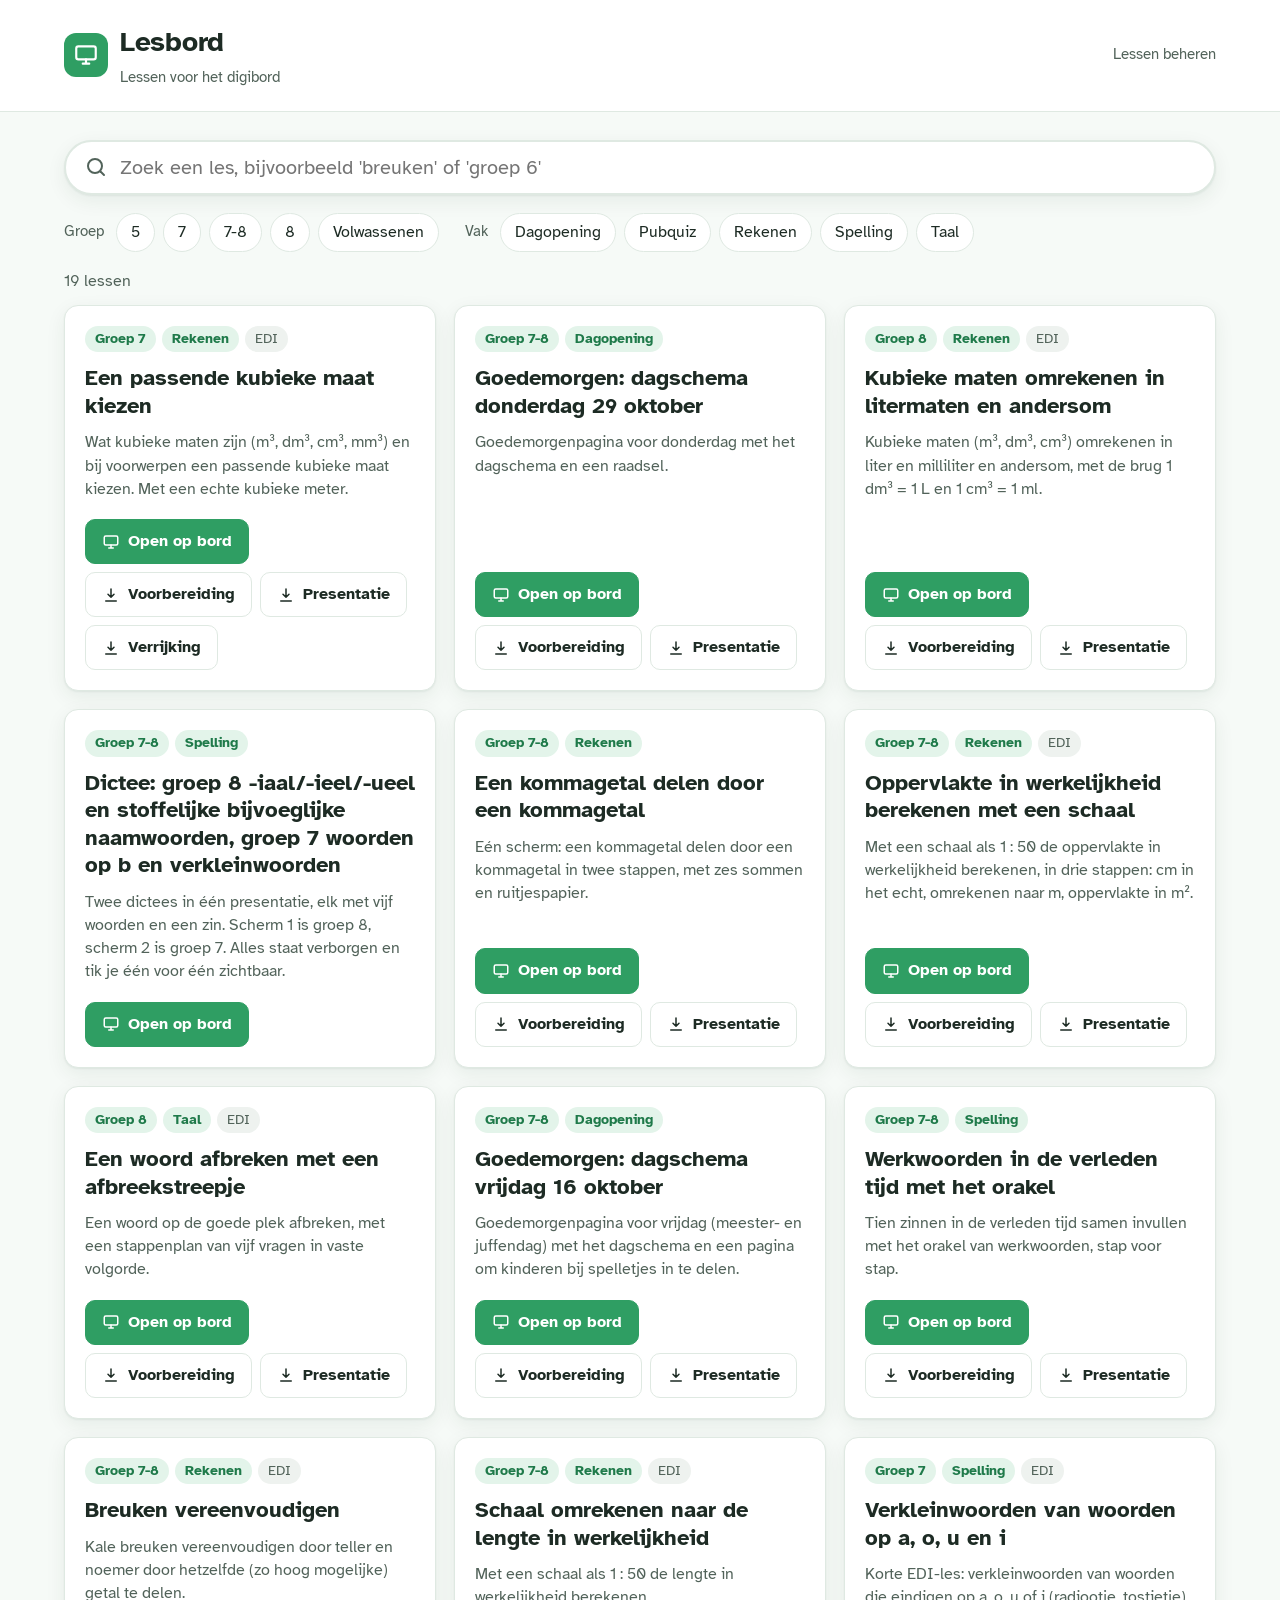
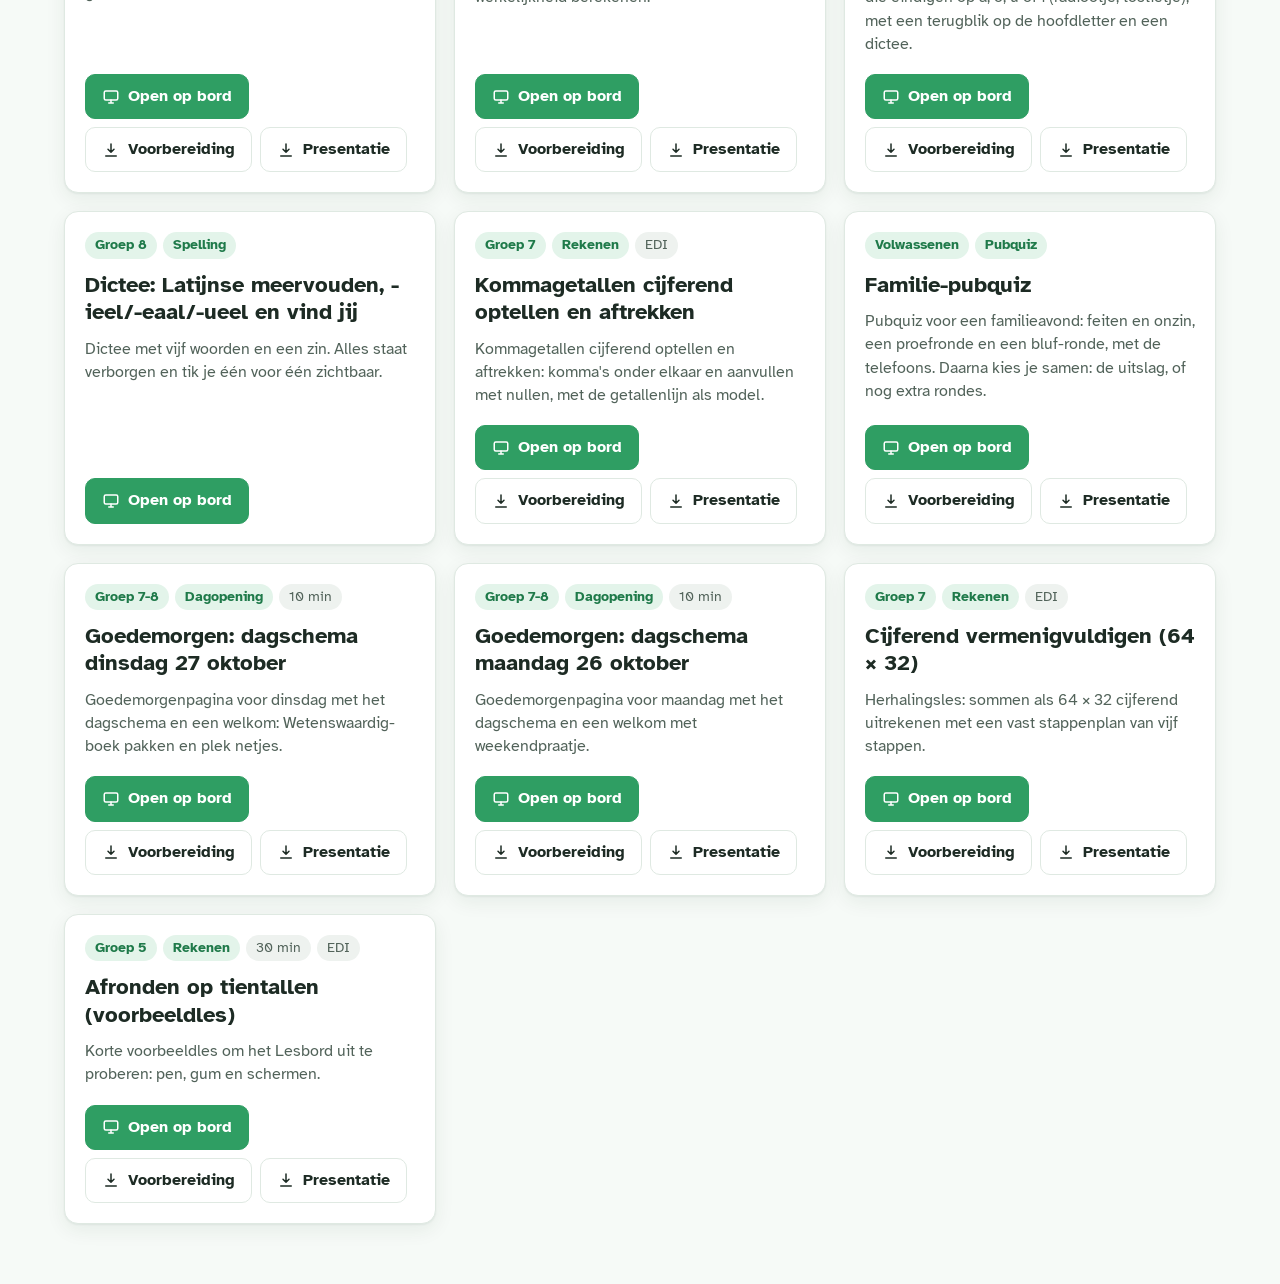
==== commit e0f2b49f: "Concept: kubieke maat groep 7 met verrijkingsblad; lesbord toont extra downloads (bijlagen) Co-Autho" ====
--- a/index.html
+++ b/index.html
@@ -39,7 +39,7 @@
   </main>
 
   <script src="assets/blokken.js?v=4fae156c"></script>
-  <script src="assets/github.js?v=34ea26a3"></script>
+  <script src="assets/github.js?v=c43a0d22"></script>
   <script>
     const { esc } = Lesbord;
     const staat = { zoek: "", groep: null, vak: null, lessen: [] };
@@ -94,6 +94,7 @@
             <a class="knop hoofd" href="les.html?id=${encodeURIComponent(l.id)}">${ikoon.bord} Open op bord</a>
             ${l.pdfs === false ? "" : `<a class="knop" href="lessen/${encodeURIComponent(l.id)}/voorbereiding.pdf" download>${ikoon.pdf} Voorbereiding</a>
             <a class="knop" href="lessen/${encodeURIComponent(l.id)}/presentatie.pdf" download>${ikoon.pdf} Presentatie</a>`}
+            ${(l.bijlagen || []).filter((b) => /^[\w.-]+$/.test(b.bestand || "")).map((b) => `<a class="knop" href="lessen/${encodeURIComponent(l.id)}/${encodeURIComponent(b.bestand)}" download>${ikoon.pdf} ${esc(b.titel || b.bestand)}</a>`).join("")}
             ${beheer ? `<span class="kaart-beheer">
               <a class="ikoon-knop" href="bewerk.html?id=${encodeURIComponent(l.id)}" title="Bewerken" aria-label="Bewerken">${ikoon.bewerk}</a>
               <button class="ikoon-knop rood" data-weg="${esc(l.id)}" title="Verwijderen" aria-label="Verwijderen">${ikoon.weg}</button>
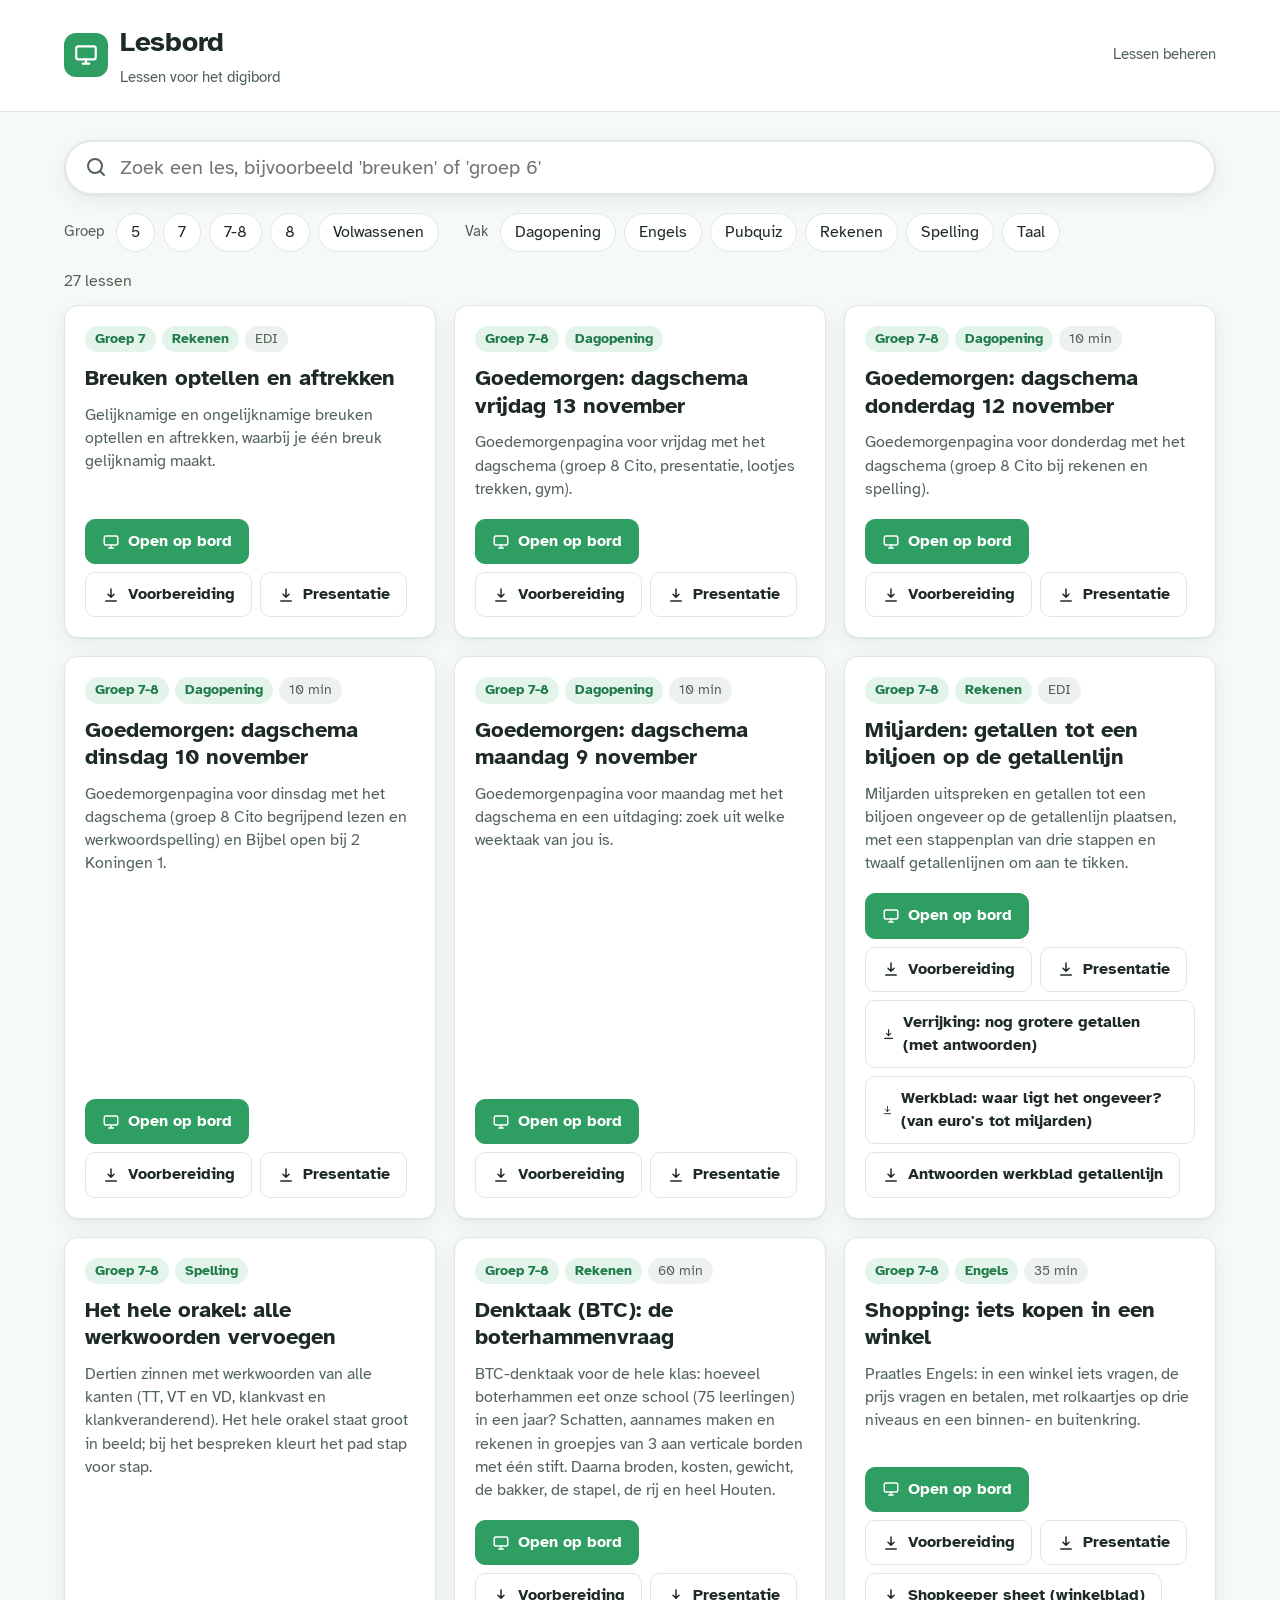
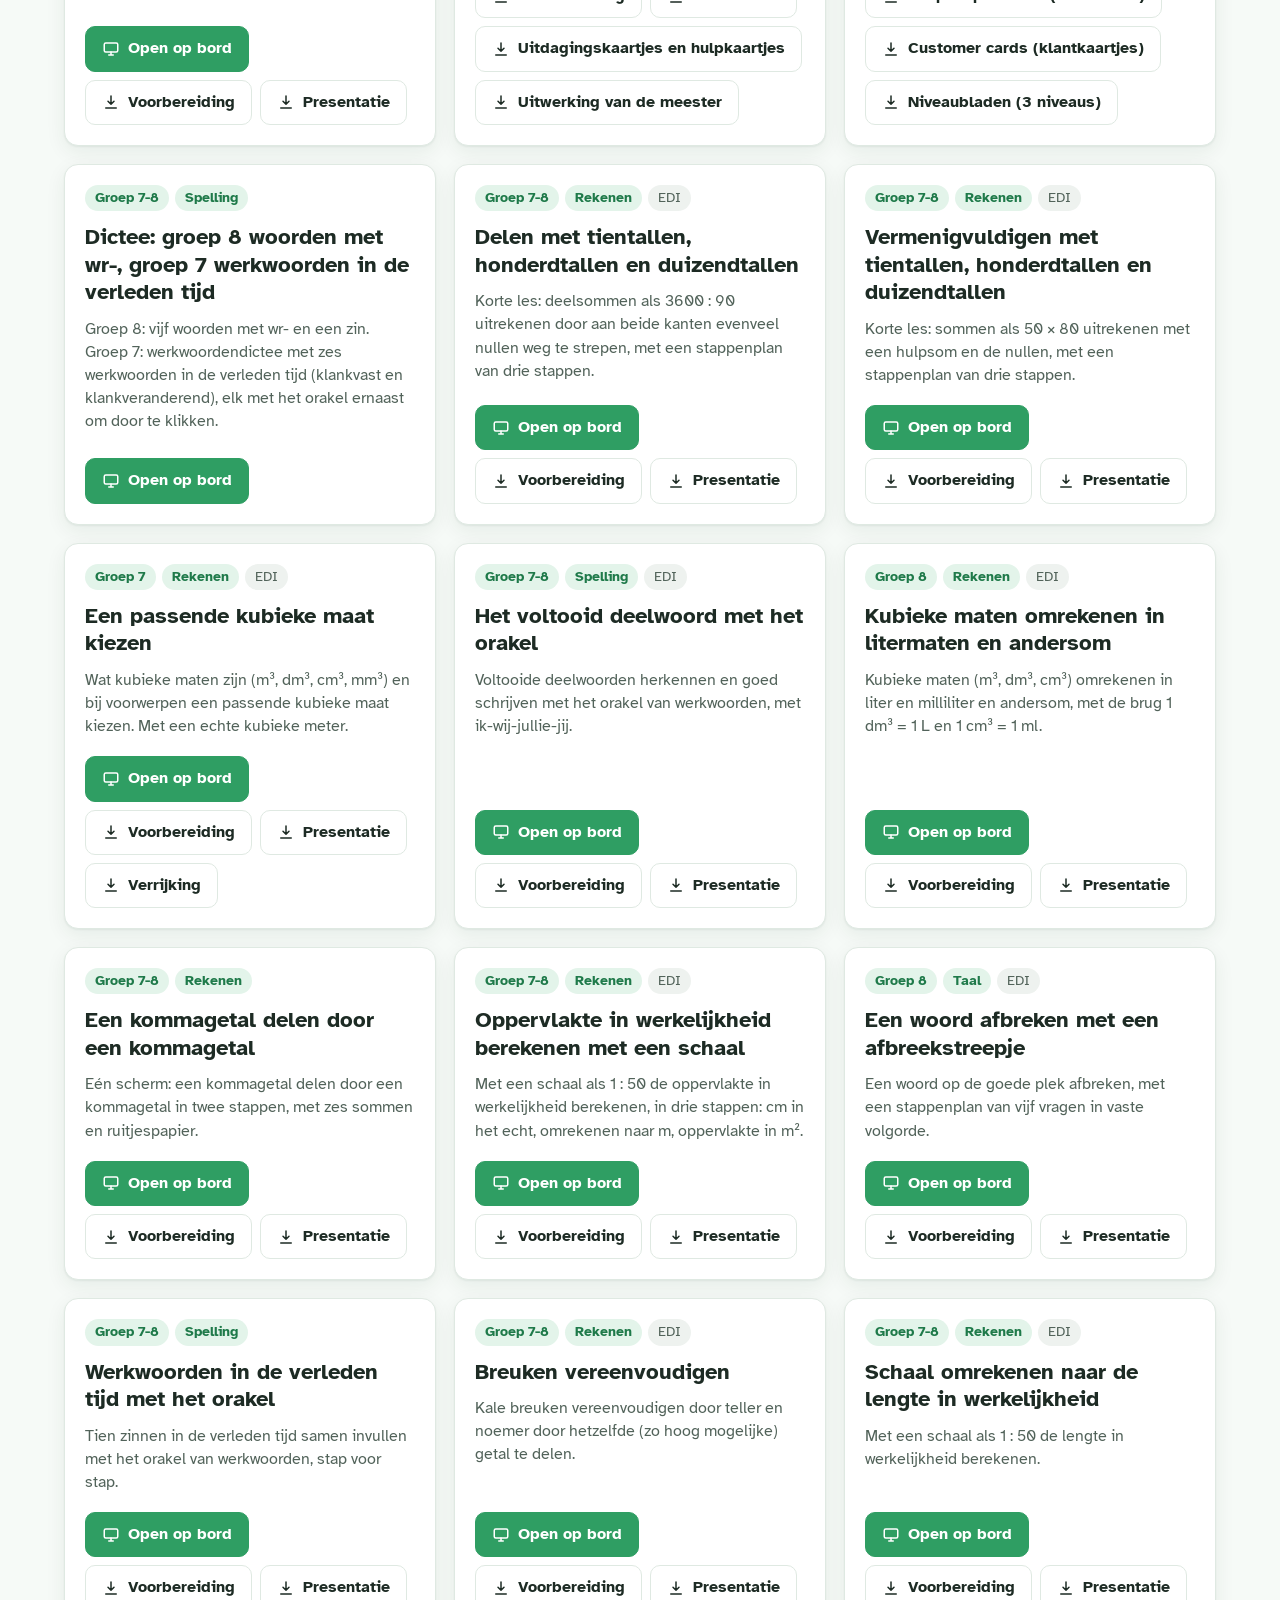
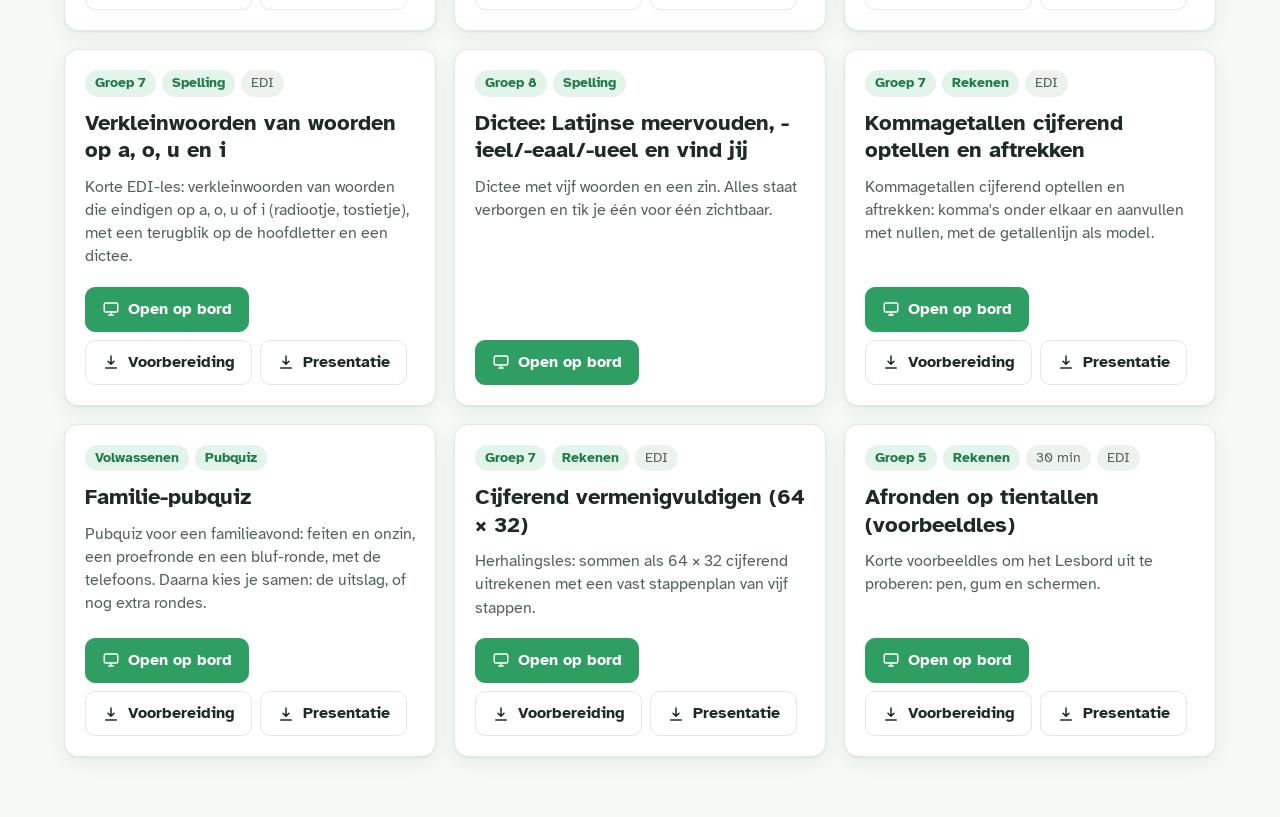
==== commit 327637e5: "Nieuwe les: breuken optellen en aftrekken (groep 7); kolommen-blok accepteert stijl Co-Authored-By: " ====
--- a/index.html
+++ b/index.html
@@ -38,7 +38,7 @@
     <div class="raster" id="raster"></div>
   </main>
 
-  <script src="assets/blokken.js?v=4fae156c"></script>
+  <script src="assets/blokken.js?v=400fb80c"></script>
   <script src="assets/github.js?v=c43a0d22"></script>
   <script>
     const { esc } = Lesbord;
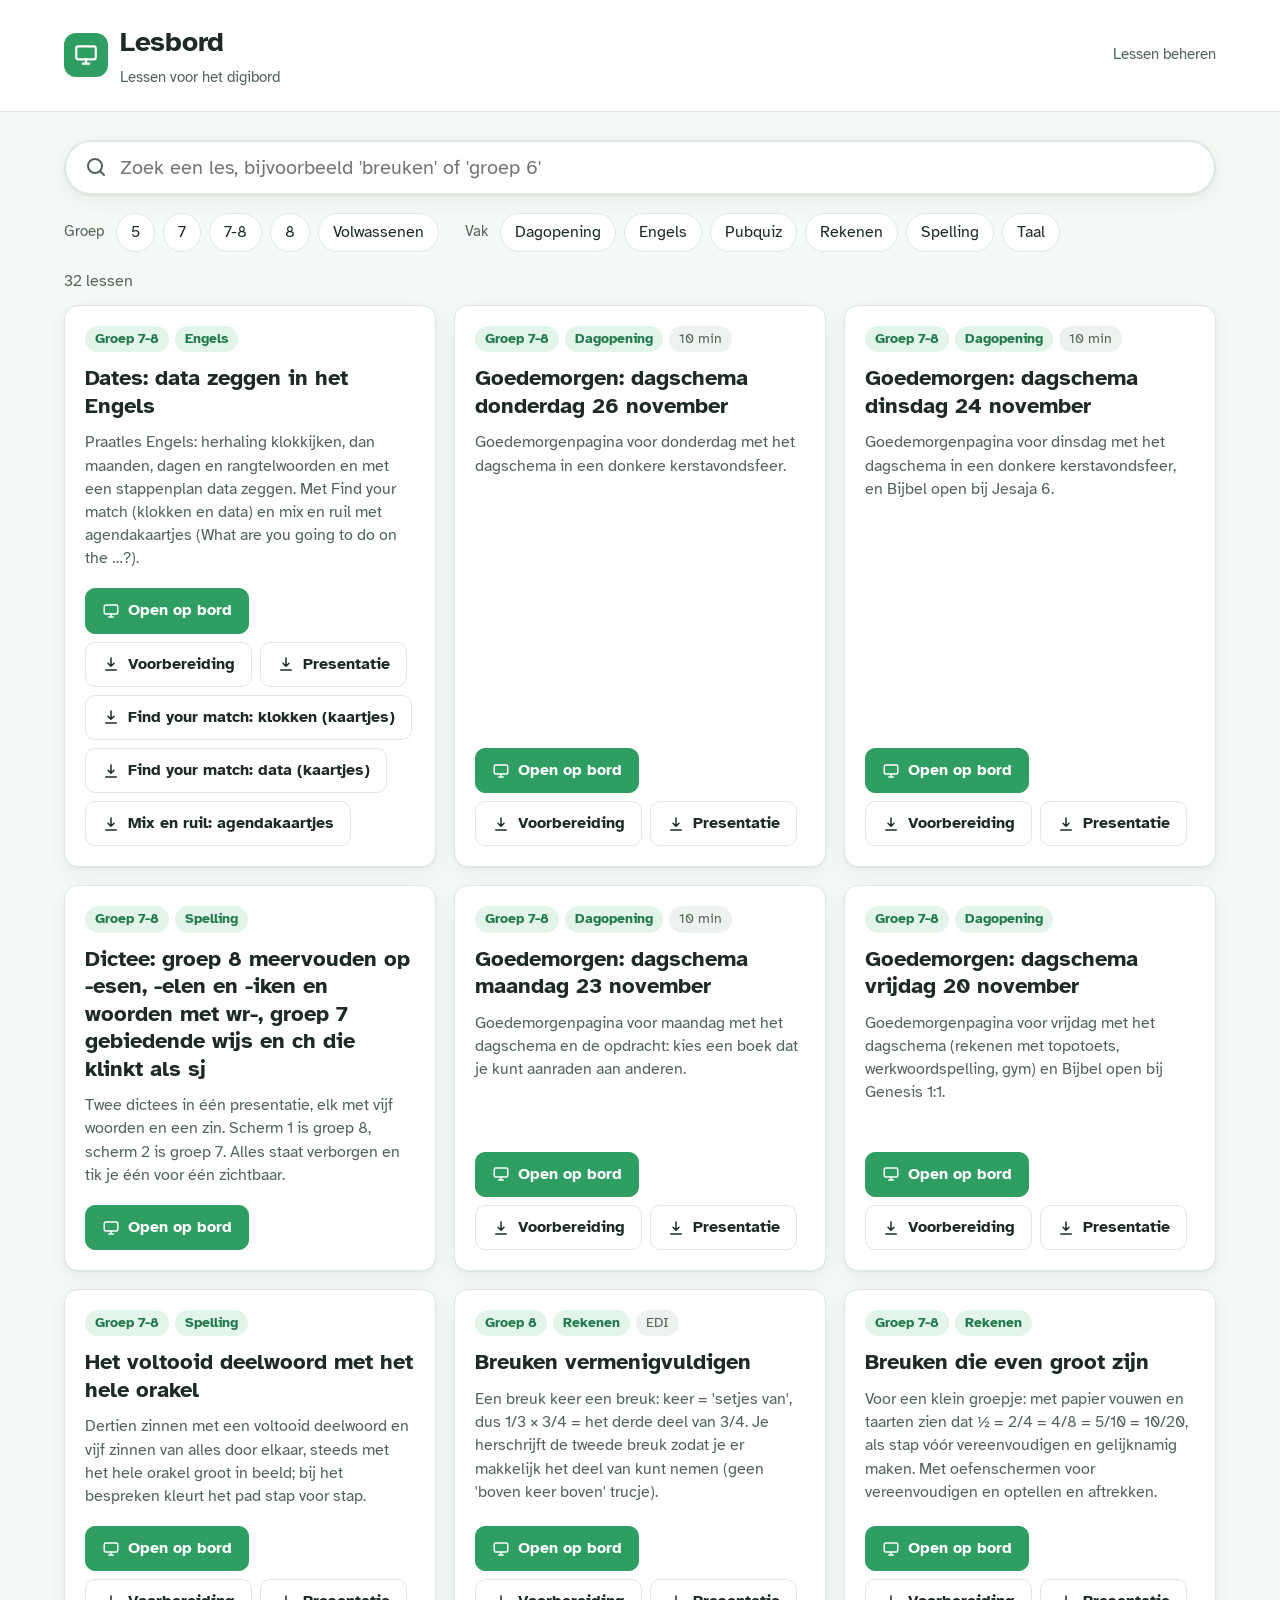
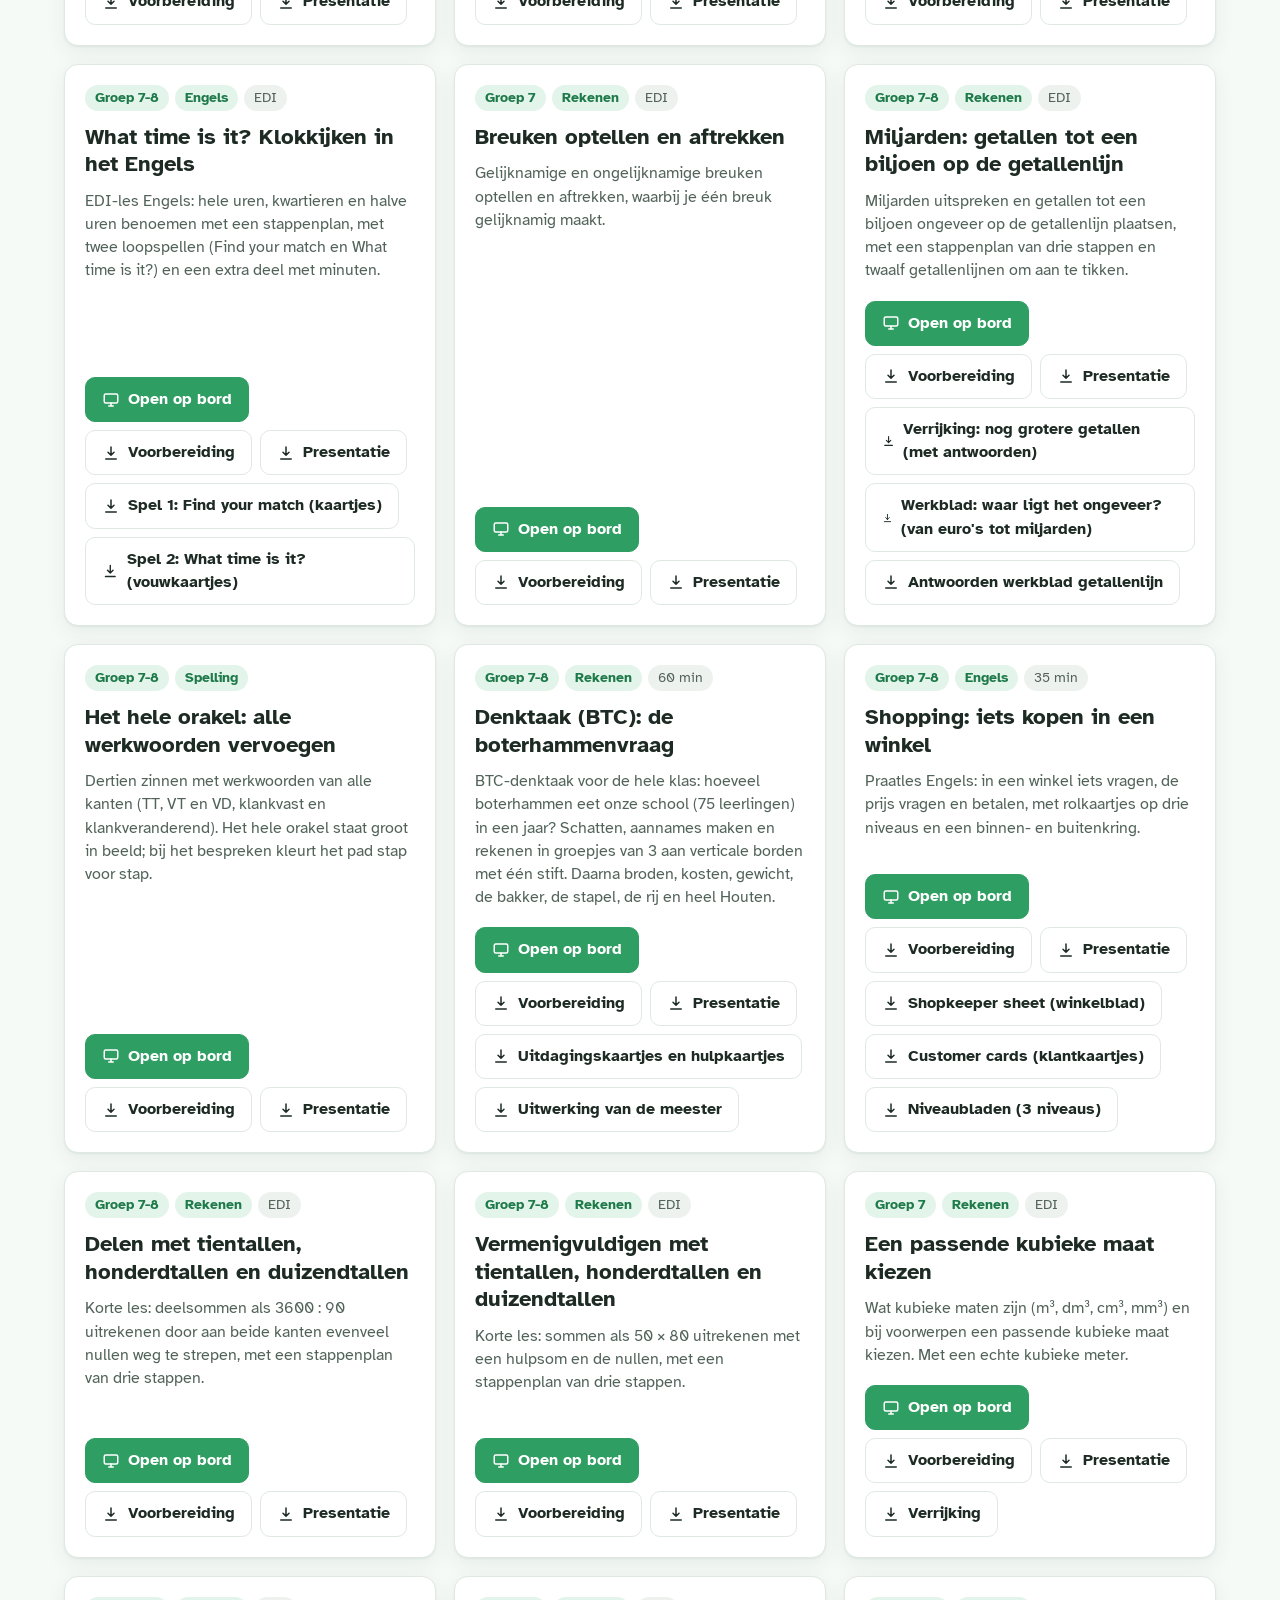
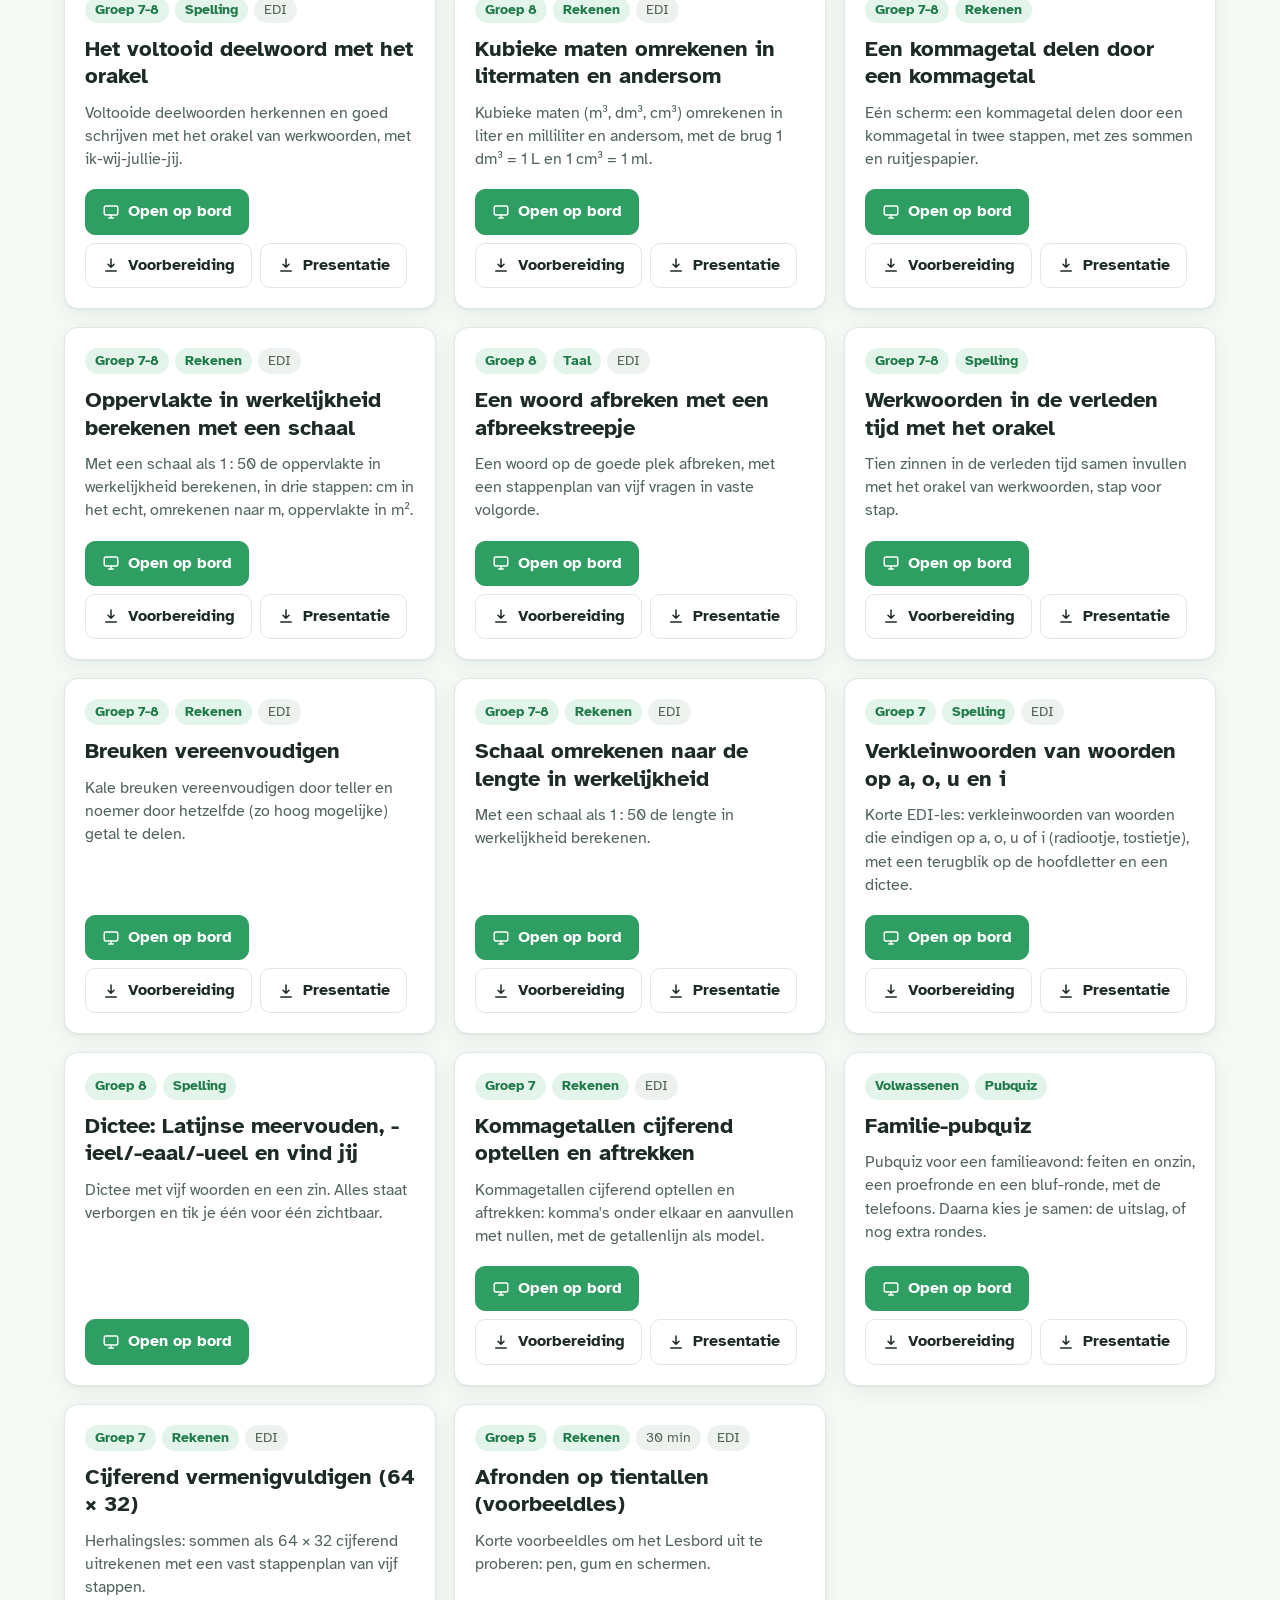
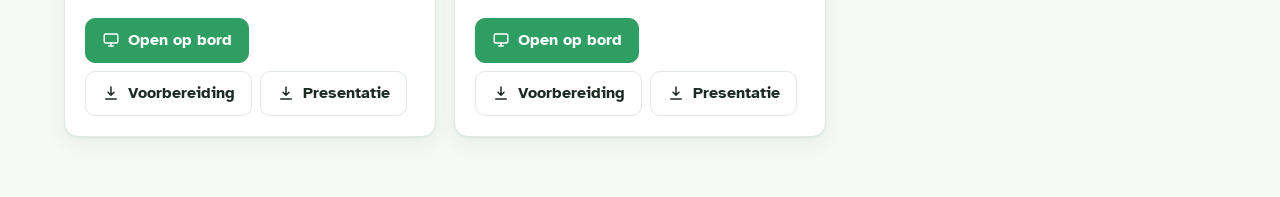
==== commit 59996722: "Versienummers van stijl en script bijgewerkt Co-Authored-By: Claude Opus 5.5 <noreply@anthropic.com>" ====
--- a/index.html
+++ b/index.html
@@ -8,7 +8,7 @@
   <link rel="preconnect" href="https://fonts.googleapis.com">
   <link rel="preconnect" href="https://fonts.gstatic.com" crossorigin>
   <link href="https://fonts.googleapis.com/css2?family=Atkinson+Hyperlegible:wght@400;700&display=swap" rel="stylesheet">
-  <link rel="stylesheet" href="assets/style.css?v=bd6847bc">
+  <link rel="stylesheet" href="assets/style.css?v=8b111501">
   <link rel="icon" href="data:image/svg+xml,%3Csvg xmlns='http://www.w3.org/2000/svg' viewBox='0 0 32 32'%3E%3Crect width='32' height='32' rx='8' fill='%232f9e63'/%3E%3Crect x='7' y='9' width='18' height='12' rx='2' fill='none' stroke='white' stroke-width='2.4'/%3E%3Cpath d='M13 25h6M16 21v4' stroke='white' stroke-width='2.4' stroke-linecap='round'/%3E%3C/svg%3E">
 </head>
 <body>
--- a/assets/style.css
+++ b/assets/style.css
@@ -928,3 +928,21 @@
 .ed-tekstdialoog h3 { margin: 0 0 10px; }
 .ed-tekstdialoog textarea { width: 100%; box-sizing: border-box; font: inherit; font-size: 20px; padding: 10px; border: 2px solid #b9d3c3; border-radius: 10px; }
 .ed-tekstdialoog .knoppen-rij { display: flex; justify-content: flex-end; gap: 8px; margin-top: 10px; }
+
+/* ---------- Thema kerst: donkere kerstavond, ook rond het scherm ---------- */
+body.bord.thema-kerst { background: #0b1024; color: #fff3d6; }
+.thema-kerst .podium { background: radial-gradient(ellipse 90% 80% at 50% 100%, #2a2238 0%, #141a36 50%, #0b1024 100%); }
+.thema-kerst .dia-houder { background: #0d1228; border-radius: 10px; box-shadow: 0 0 0 1px rgba(255,205,110,.25), 0 0 60px rgba(255,190,80,.18); }
+.dia.thema-kerst { background: #0d1228; color: #fff3d6; }
+.thema-kerst .bord-top, .thema-kerst .gereedschap { background: #0b1024; border-color: rgba(255,205,110,.18); color: #fff3d6; padding-top: 6px; padding-bottom: 6px; min-height: 0; }
+.thema-kerst .bord-top .titel { color: #ffd36e; }
+.thema-kerst .groep-gereedschap { border-color: rgba(255,205,110,.18); }
+.thema-kerst .ikoon-knop { background: rgba(255,214,120,.08); border-color: rgba(255,205,110,.25); color: #fff3d6; width: 42px; height: 42px; }
+.thema-kerst .teller-dia { color: #fff3d6; }
+.thema-kerst .ikoon-knop:hover { border-color: #ffd36e; }
+.thema-kerst .ikoon-knop[aria-pressed="true"] { background: rgba(255,205,110,.25); border-color: #ffd36e; color: #ffd36e; }
+.thema-kerst .label { background: rgba(255,205,110,.18); color: #ffd36e; }
+.thema-kerst .kleur { border-color: #0b1024; box-shadow: 0 0 0 1.5px rgba(255,205,110,.35); }
+.thema-kerst .dikte { background: rgba(255,214,120,.08); border-color: rgba(255,205,110,.25); width: 42px; height: 42px; }
+.thema-kerst .dikte span { background: #fff3d6; }
+.thema-kerst .dikte[aria-pressed="true"] { background: rgba(255,205,110,.25); border-color: #ffd36e; }
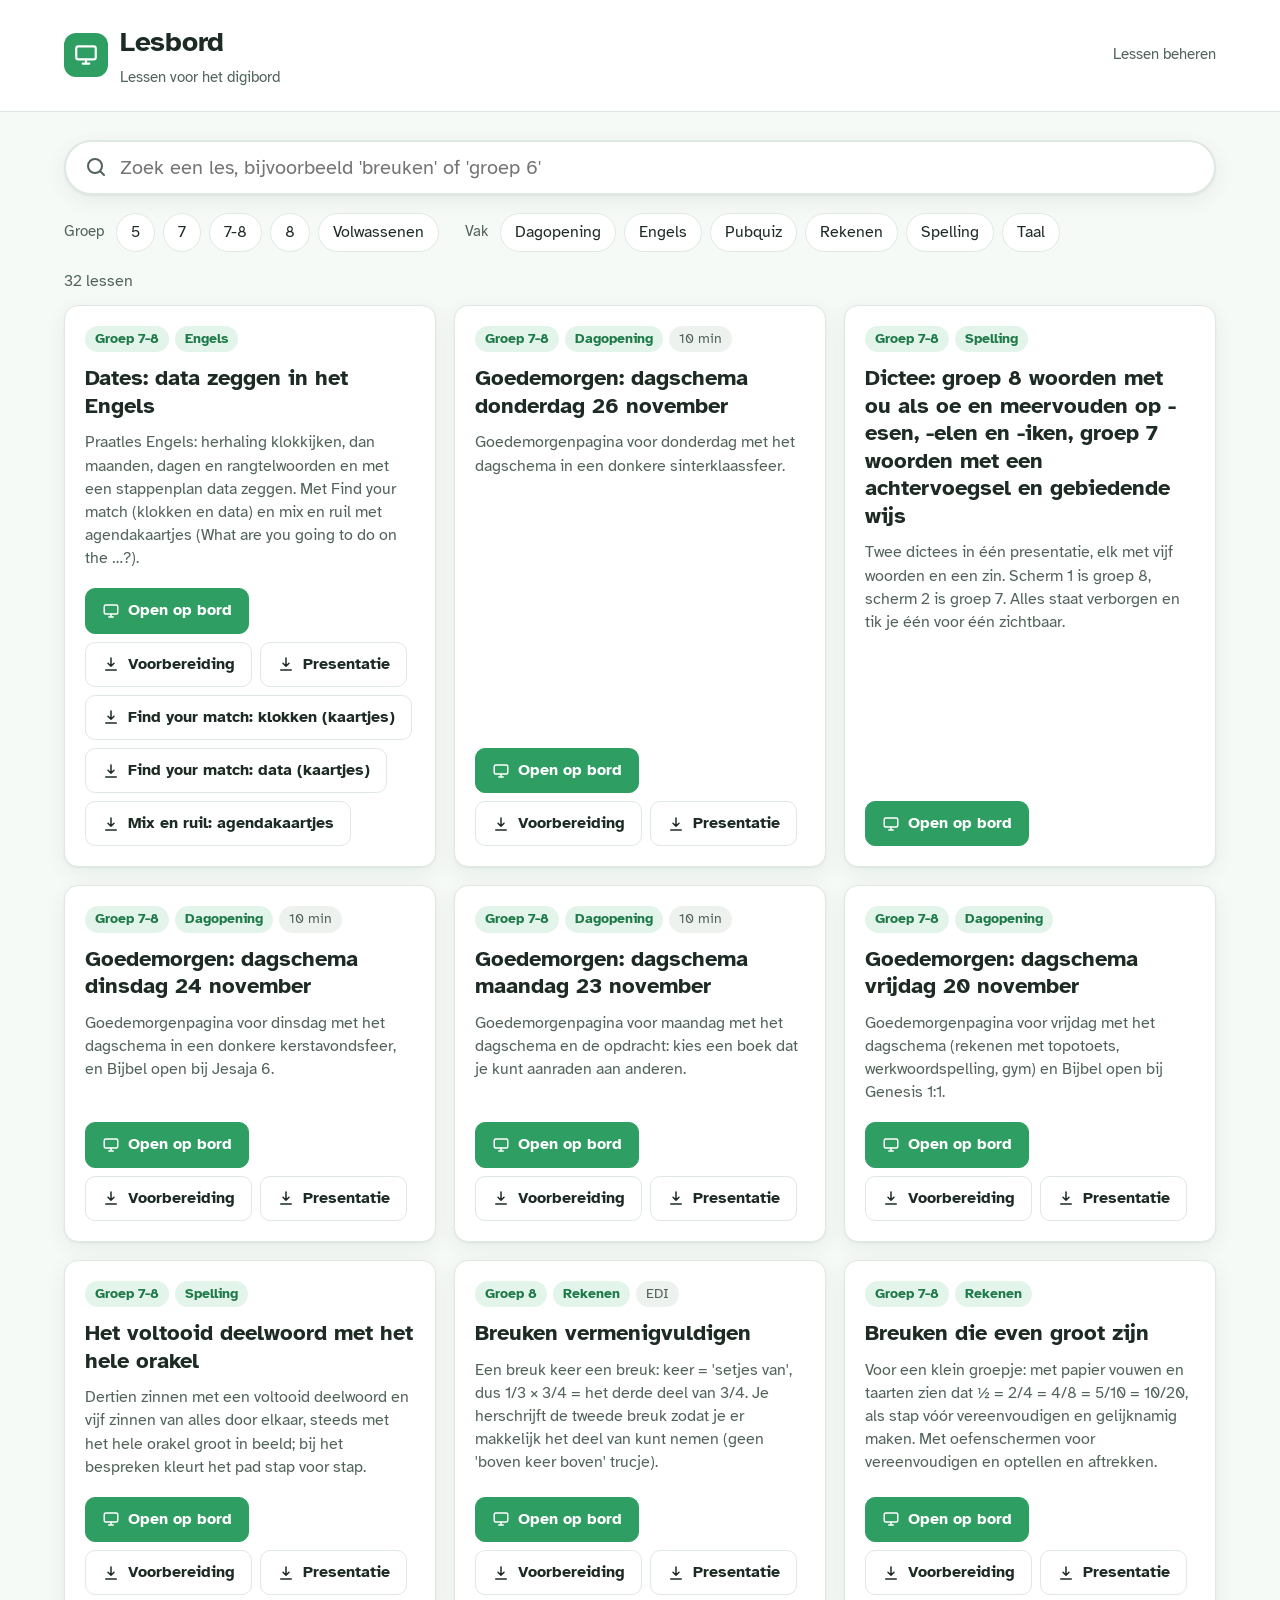
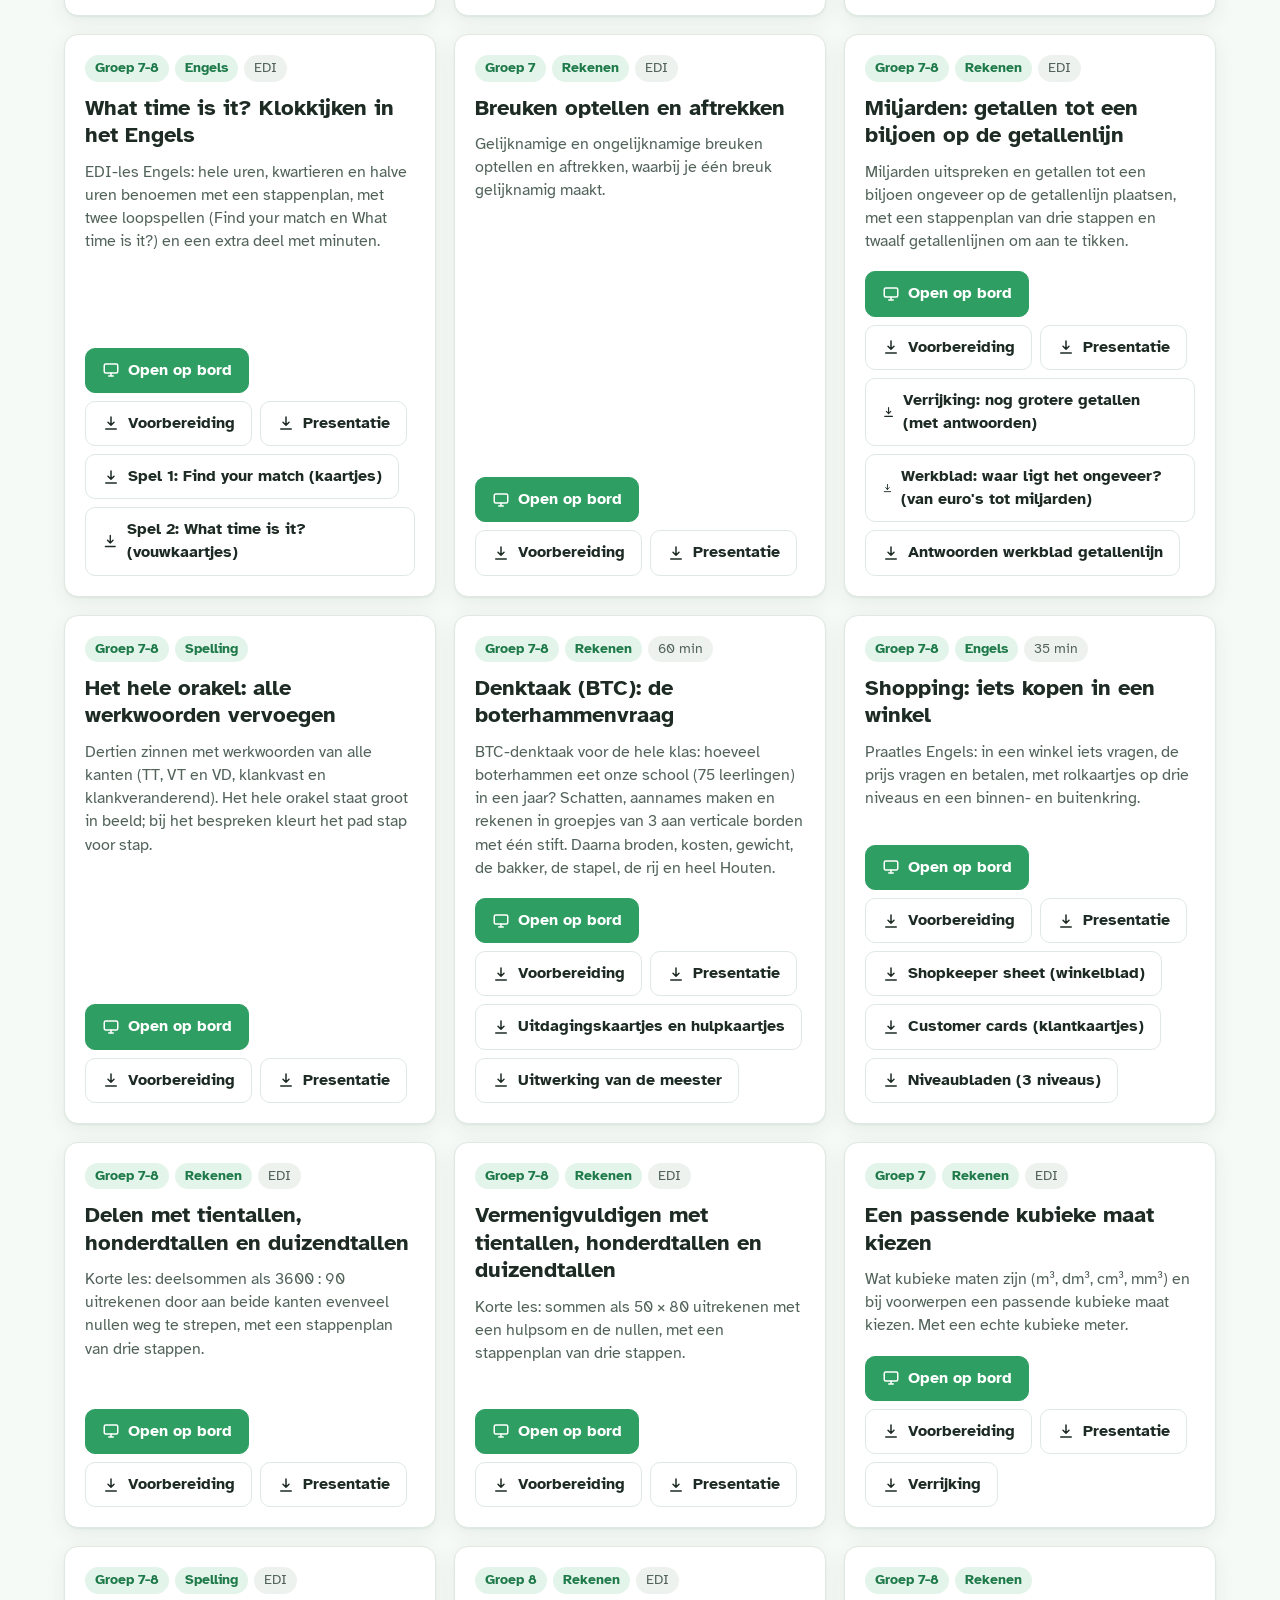
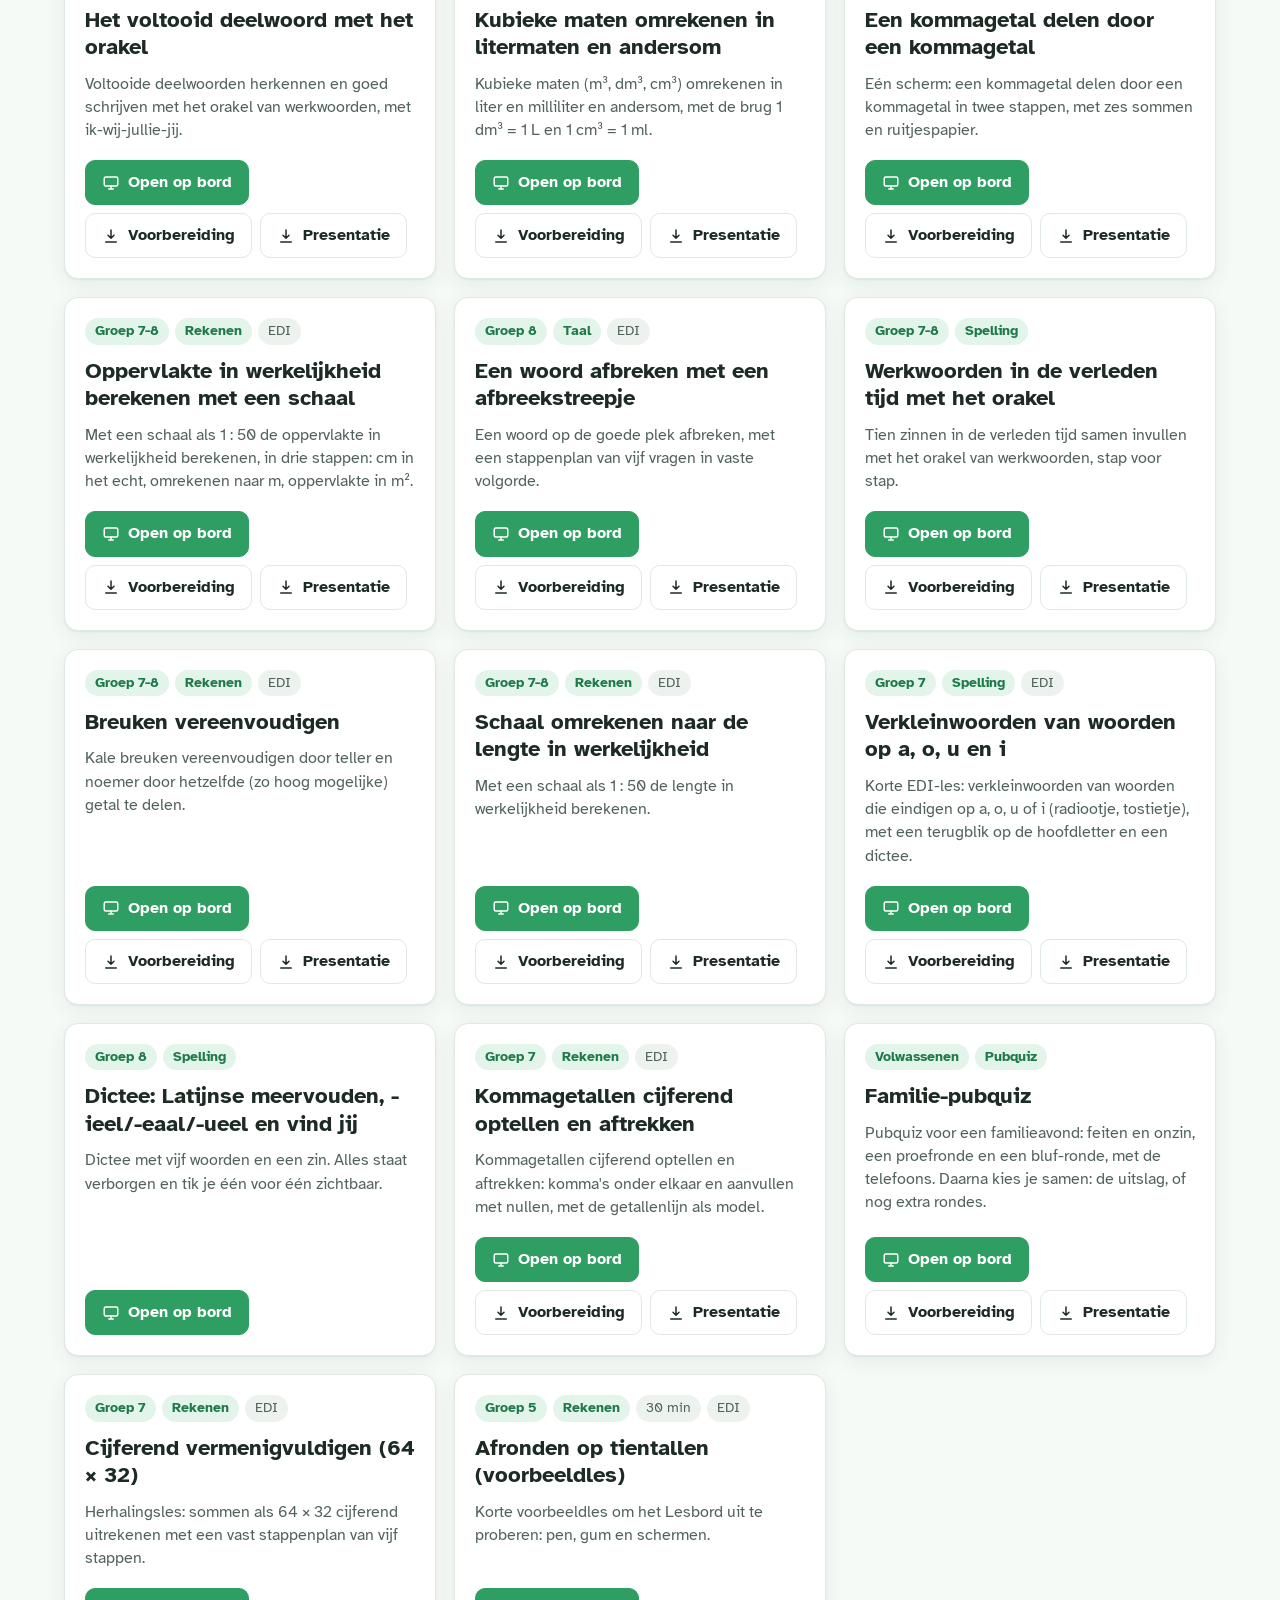
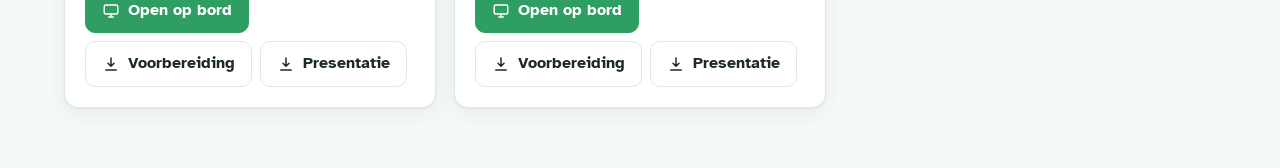
==== commit ad78d131: "Leerlingopdrachten: vaste opdrachtlink voor leerlingen, resultatenpagina en werkwoordentoets Co-Auth" ====
--- a/index.html
+++ b/index.html
@@ -114,7 +114,7 @@
     });
 
     document.getElementById("kop-acties").innerHTML = beheer
-      ? `<a class="knop hoofd" href="bewerk.html">+ Nieuwe les</a><a class="ikoon-knop" href="sleutel.html" title="Sleutel" aria-label="Sleutel"><svg viewBox="0 0 24 24" fill="none" stroke="currentColor" stroke-width="2" stroke-linecap="round"><circle cx="8" cy="15" r="4"/><path d="M11 12l9-9M17 6l3 3M15 8l2 2"/></svg></a>`
+      ? `<a class="kop-link" href="leerlingopdrachten.html">Leerlingopdrachten</a><a class="knop hoofd" href="bewerk.html">+ Nieuwe les</a><a class="ikoon-knop" href="sleutel.html" title="Sleutel" aria-label="Sleutel"><svg viewBox="0 0 24 24" fill="none" stroke="currentColor" stroke-width="2" stroke-linecap="round"><circle cx="8" cy="15" r="4"/><path d="M11 12l9-9M17 6l3 3M15 8l2 2"/></svg></a>`
       : `<a class="kop-link" href="sleutel.html">Lessen beheren</a>`;
 
     document.getElementById("raster").addEventListener("click", async (e) => {
